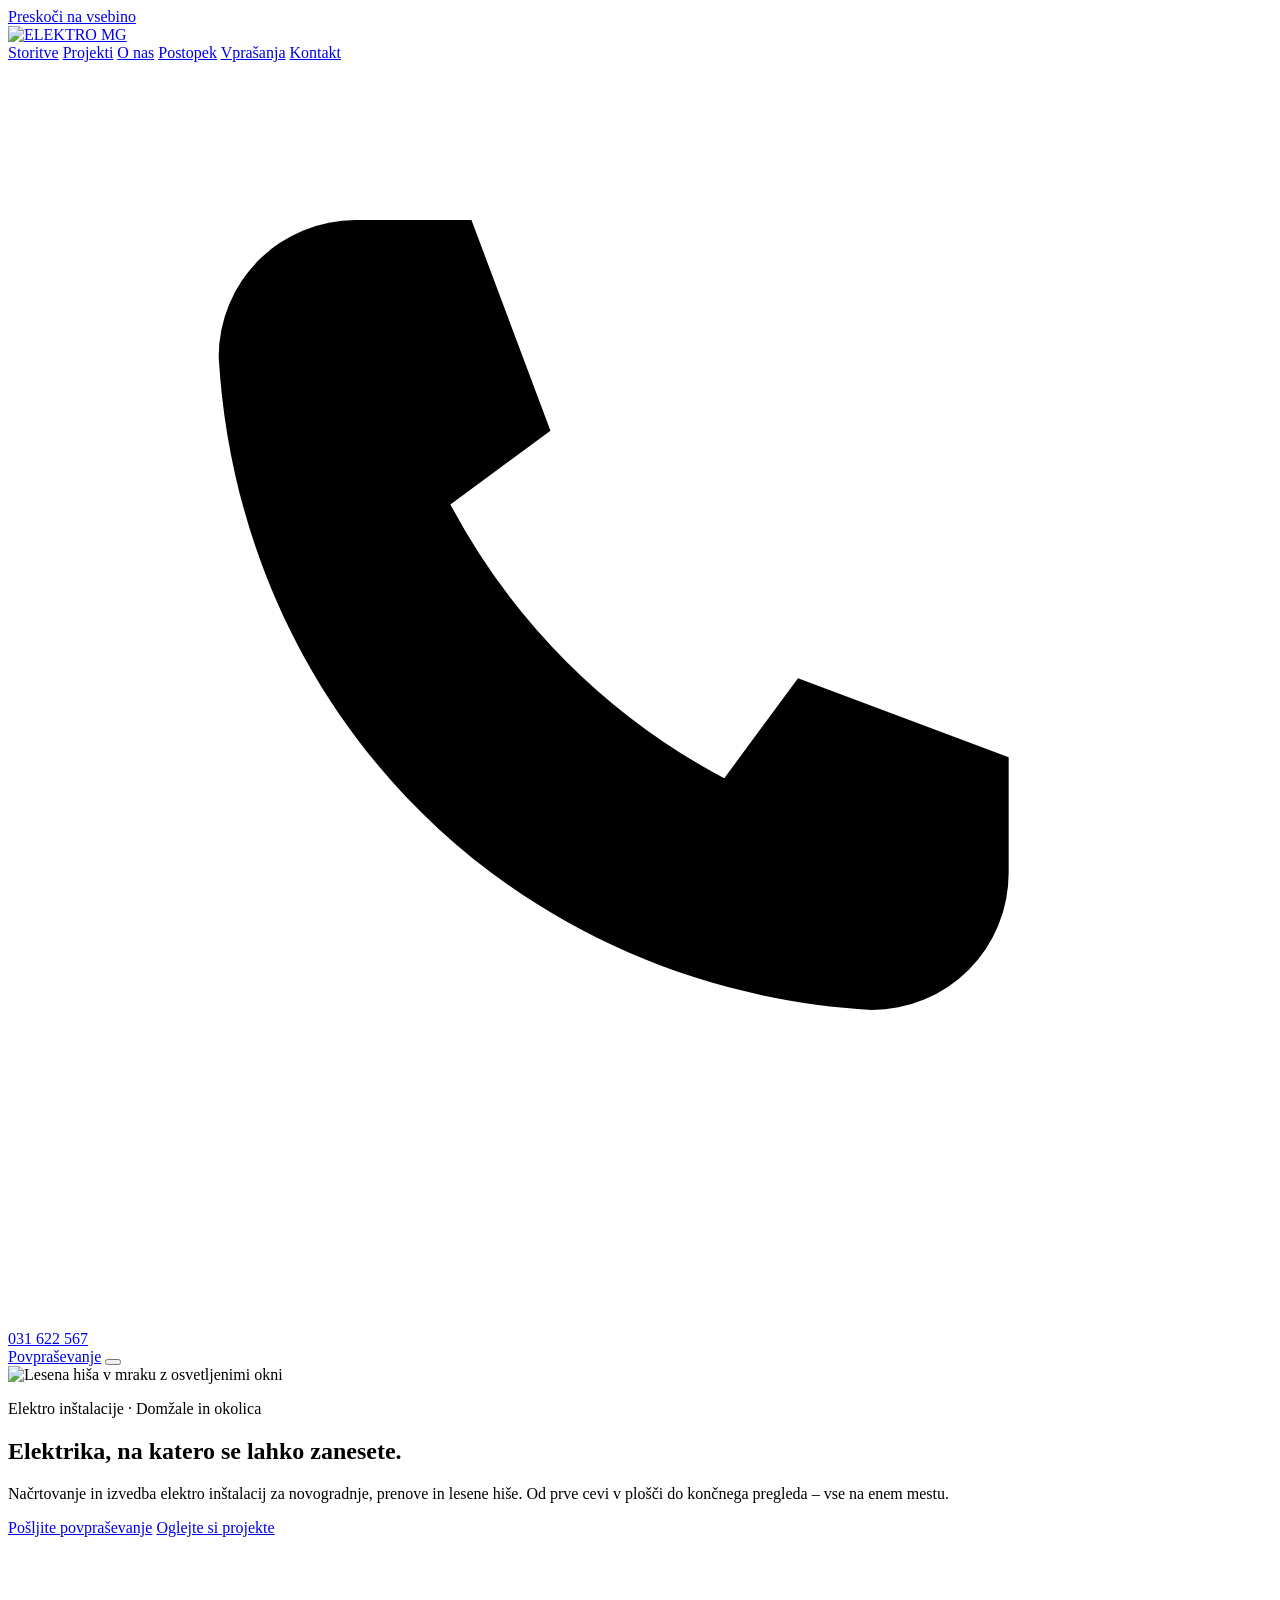
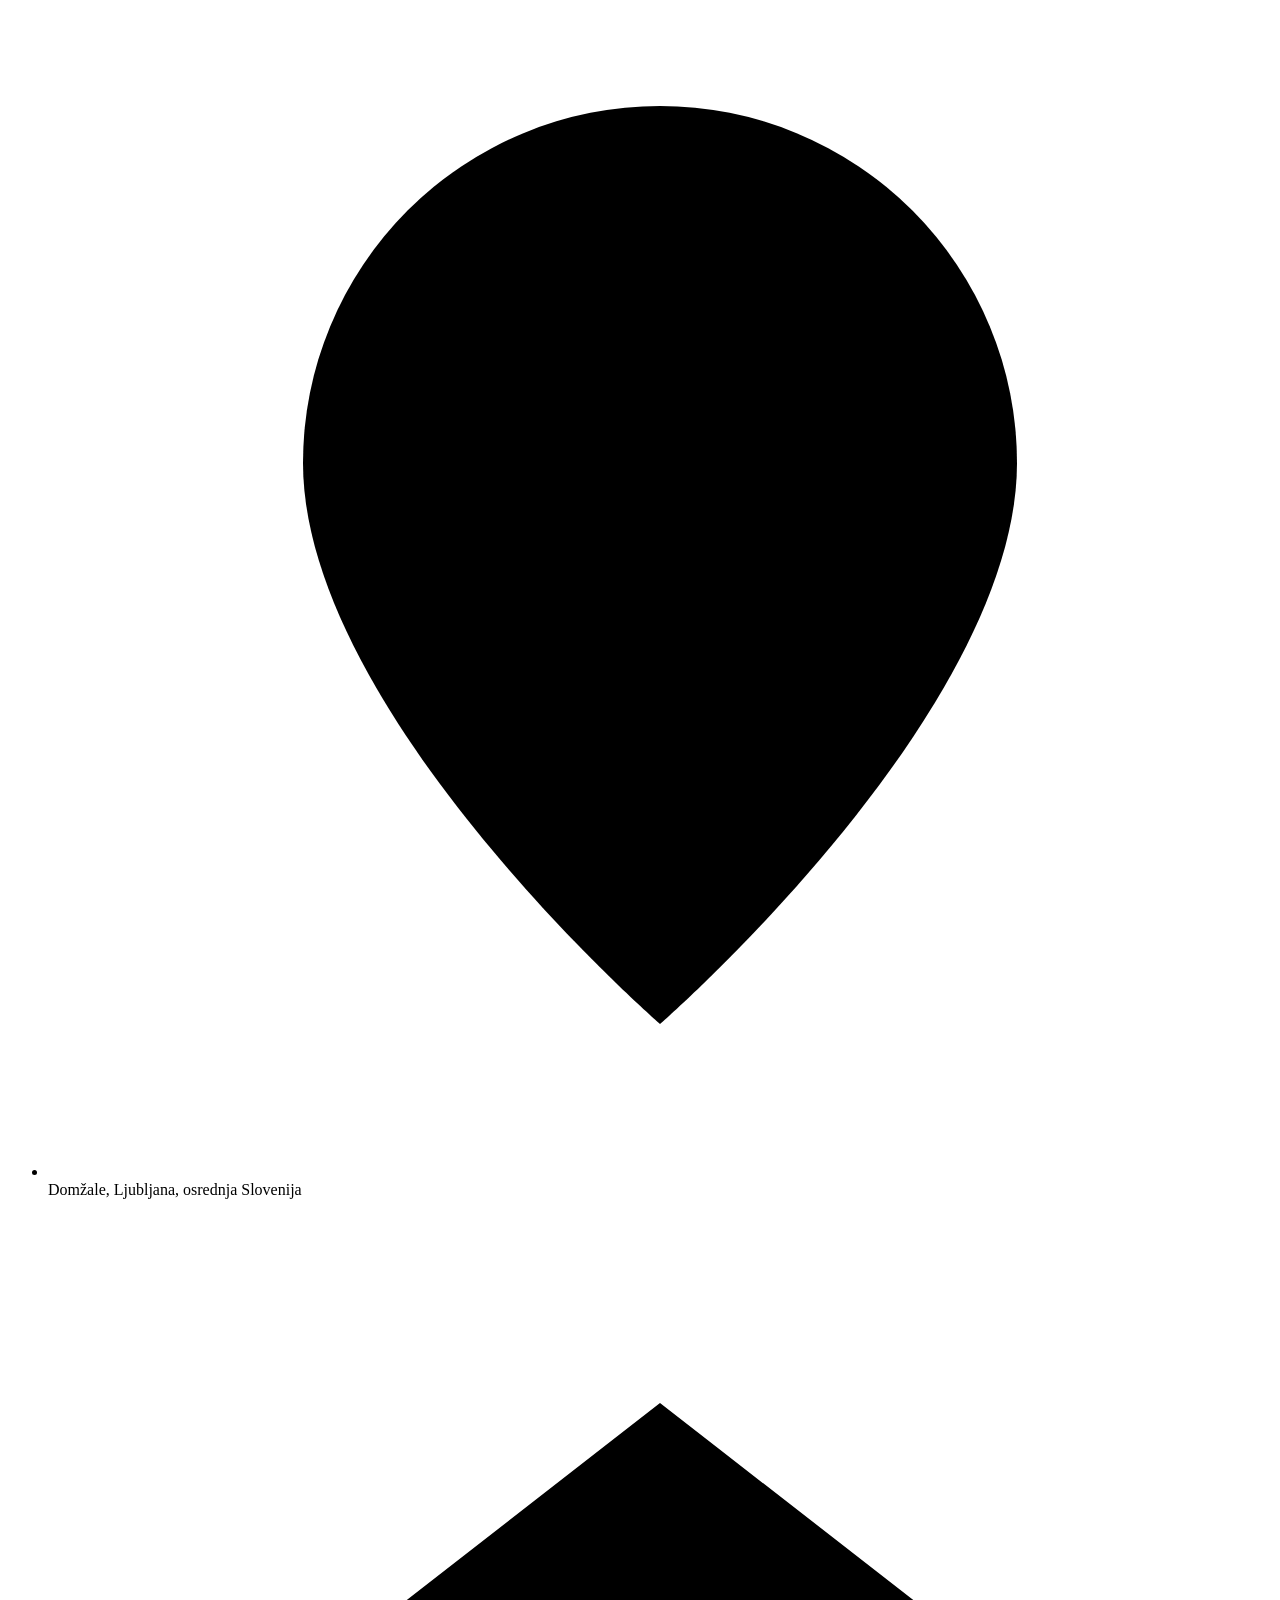
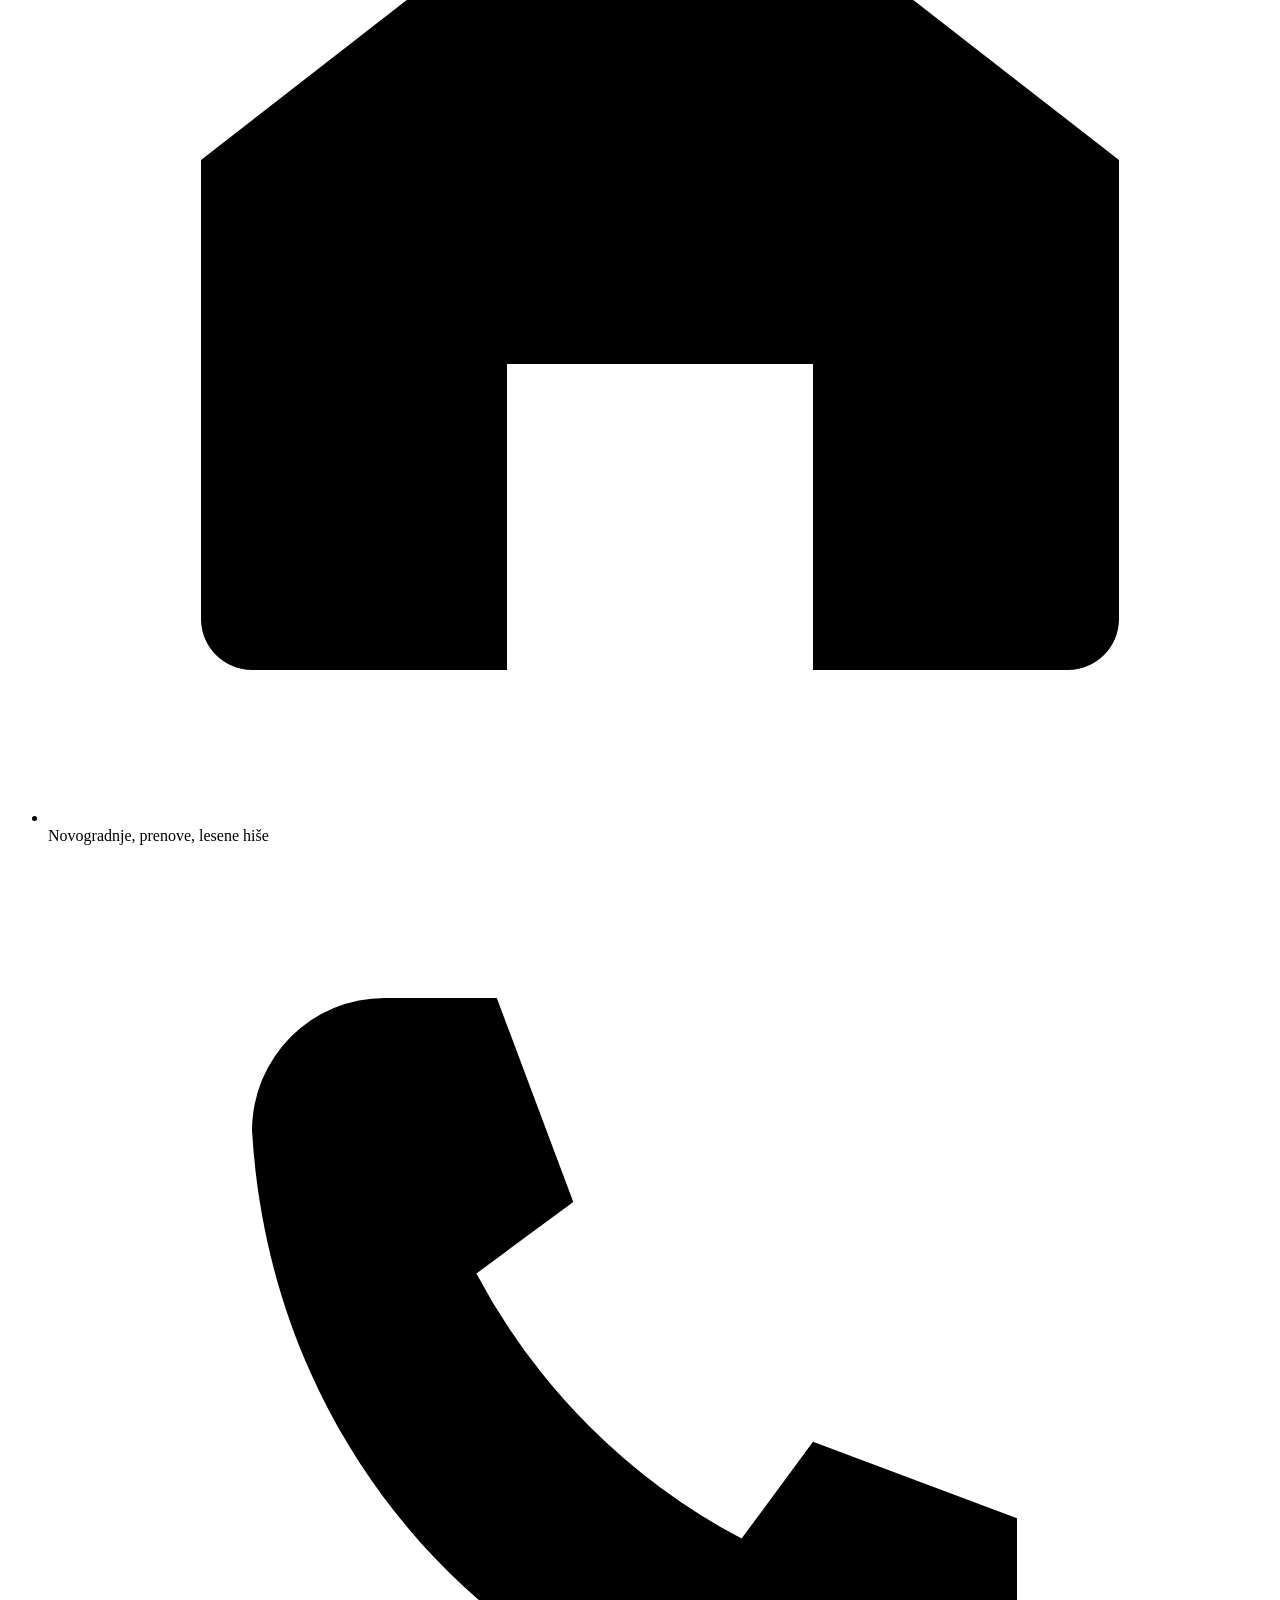
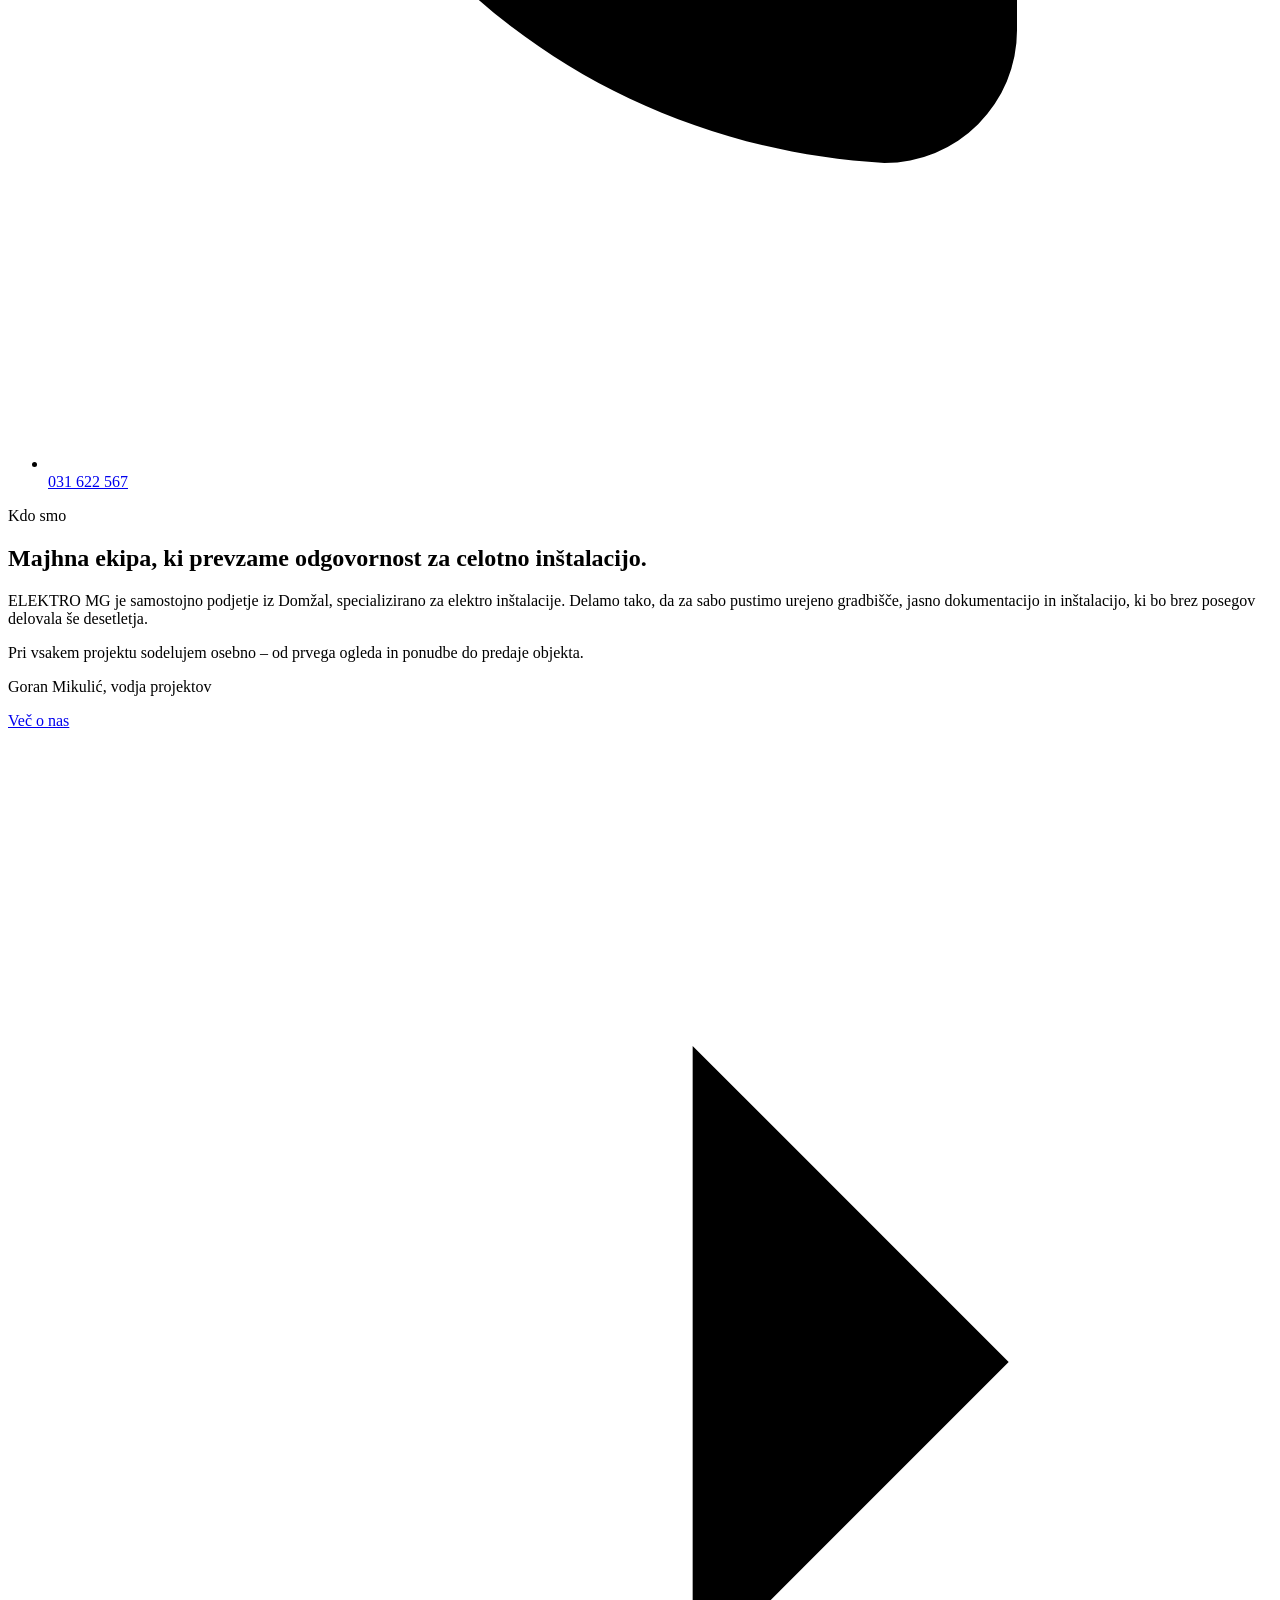
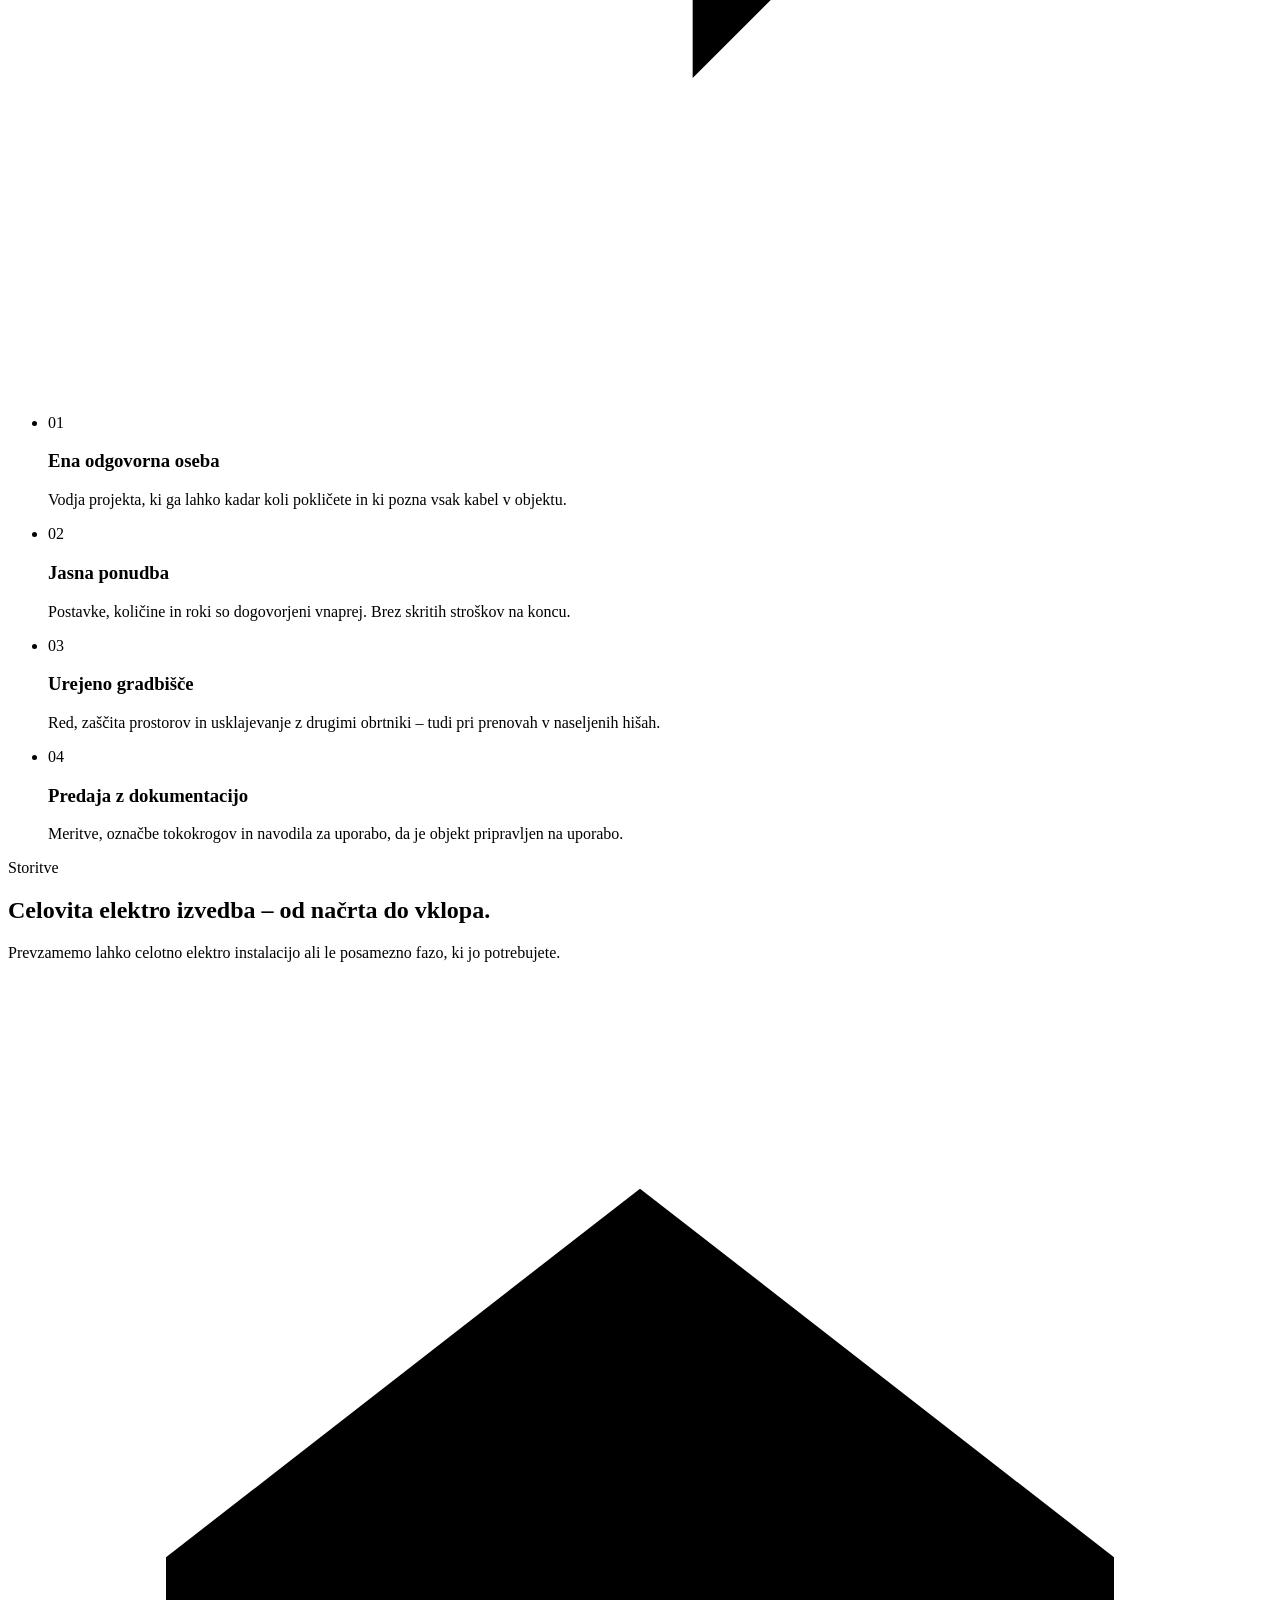
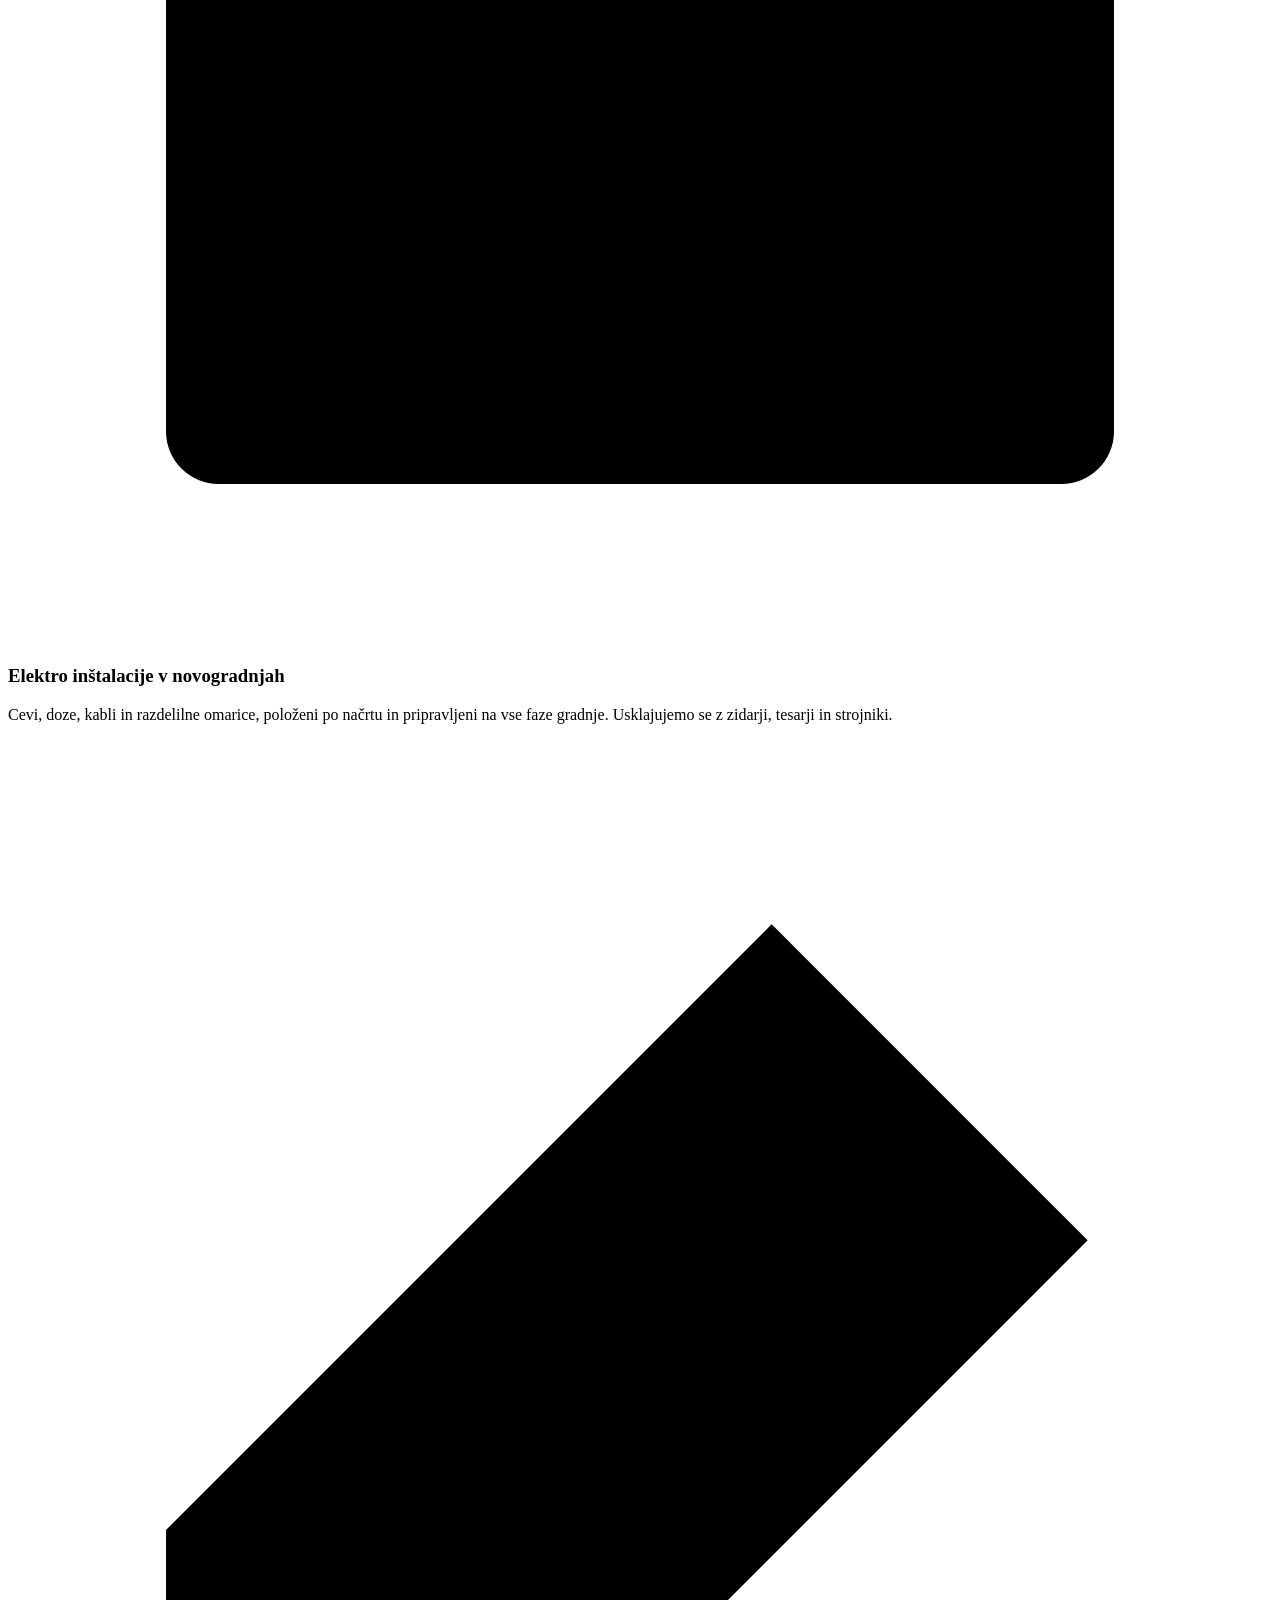
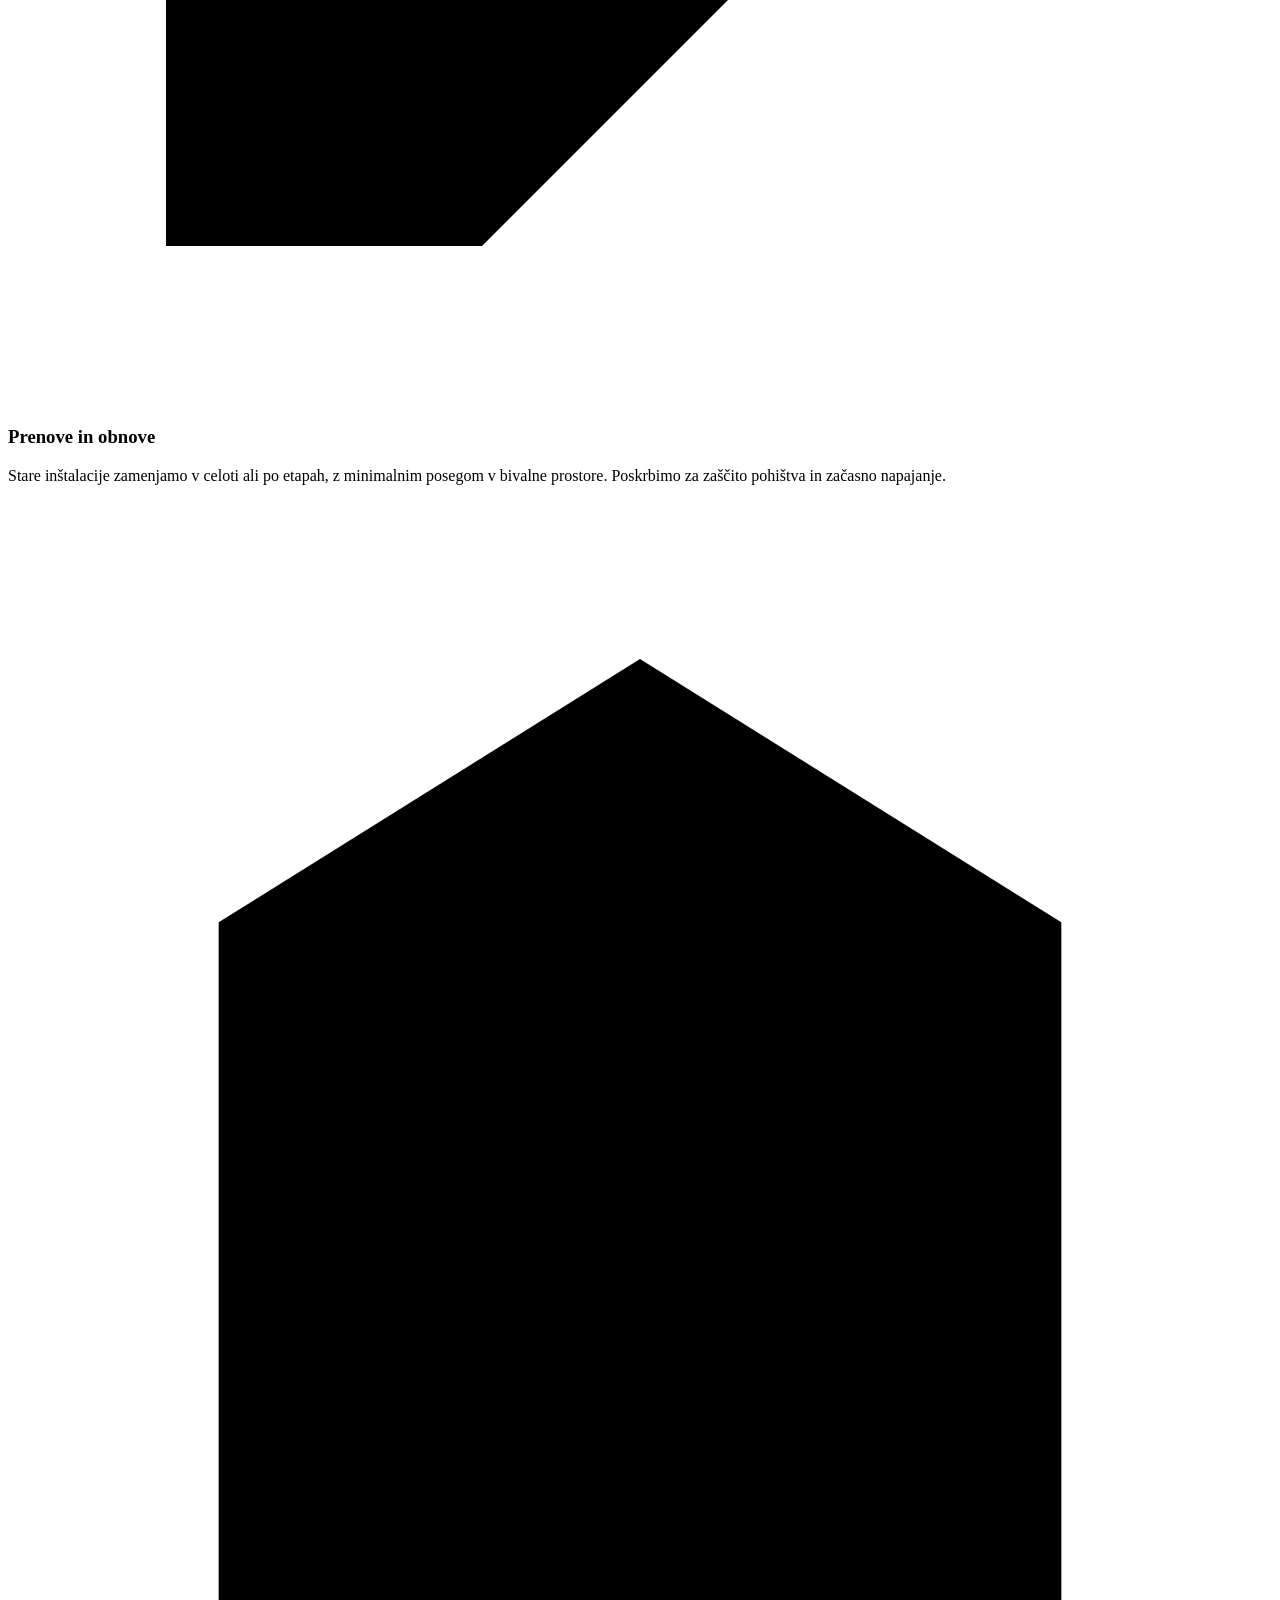
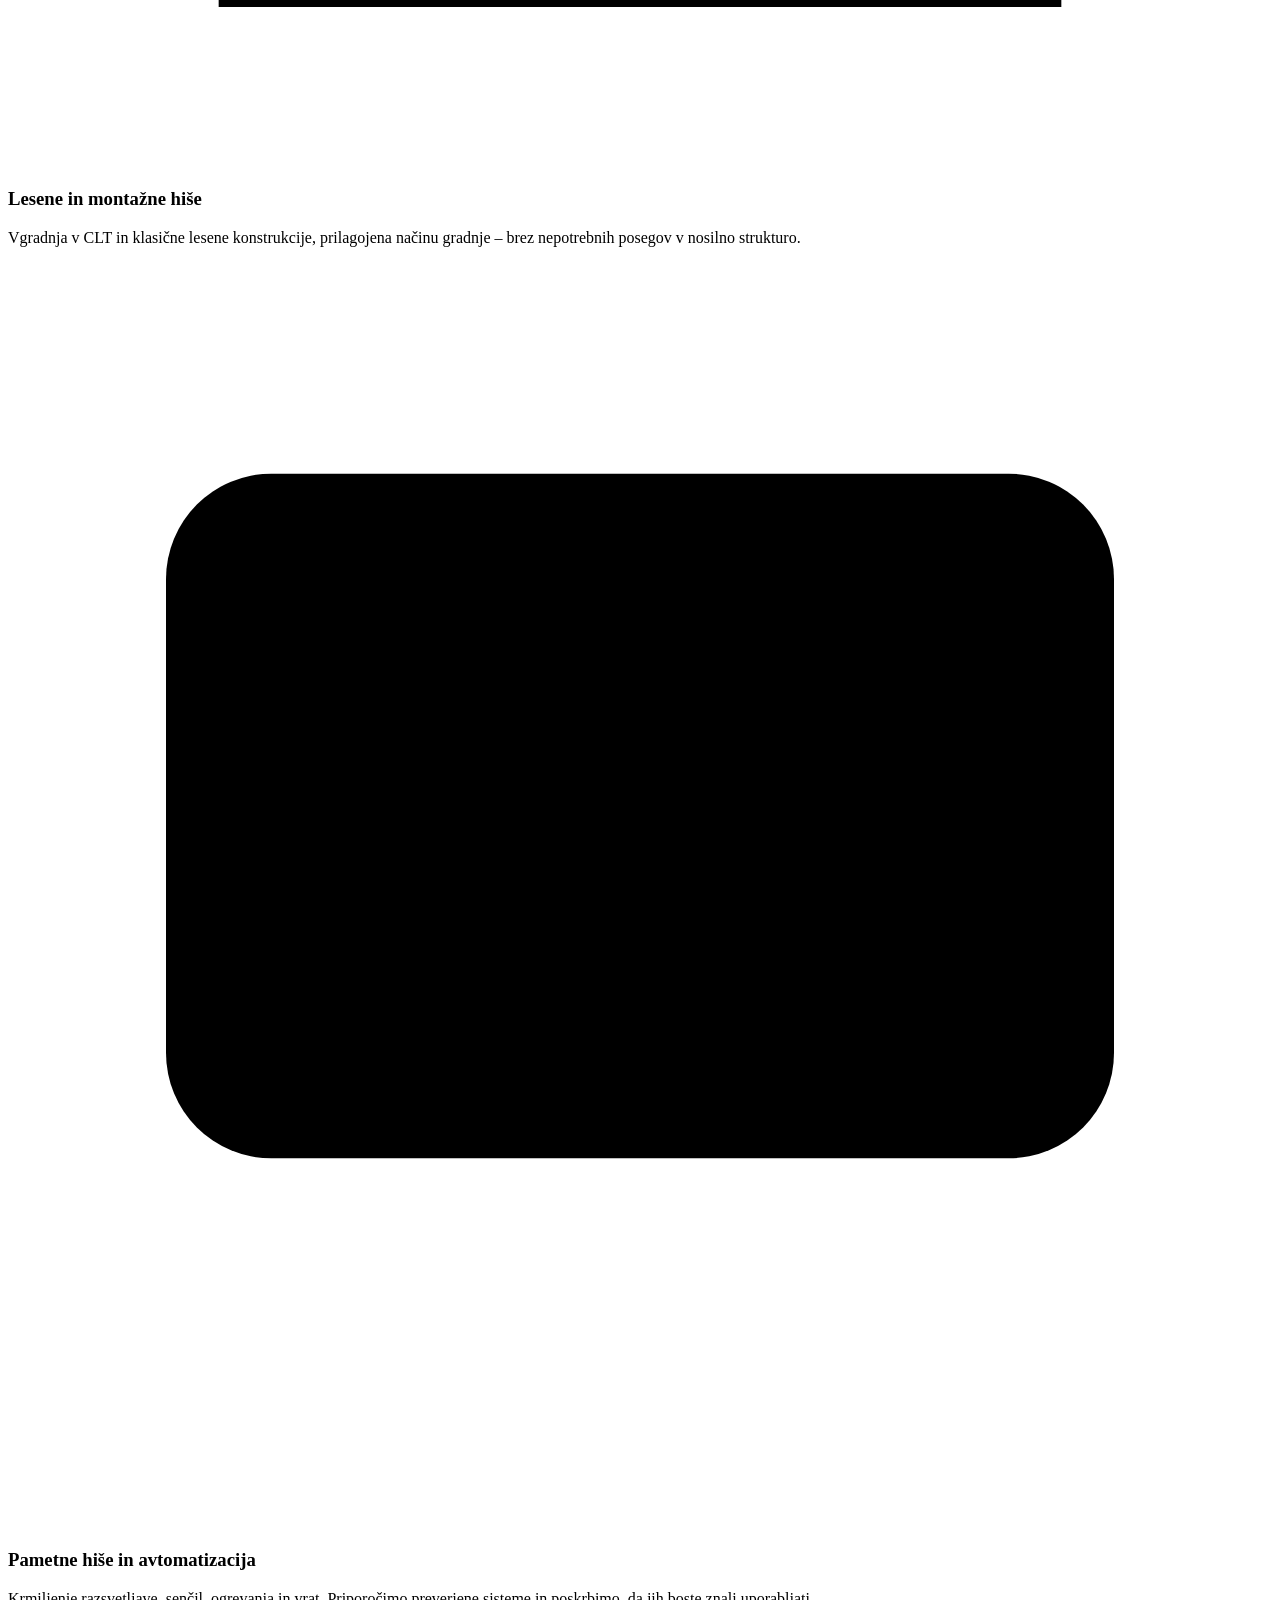
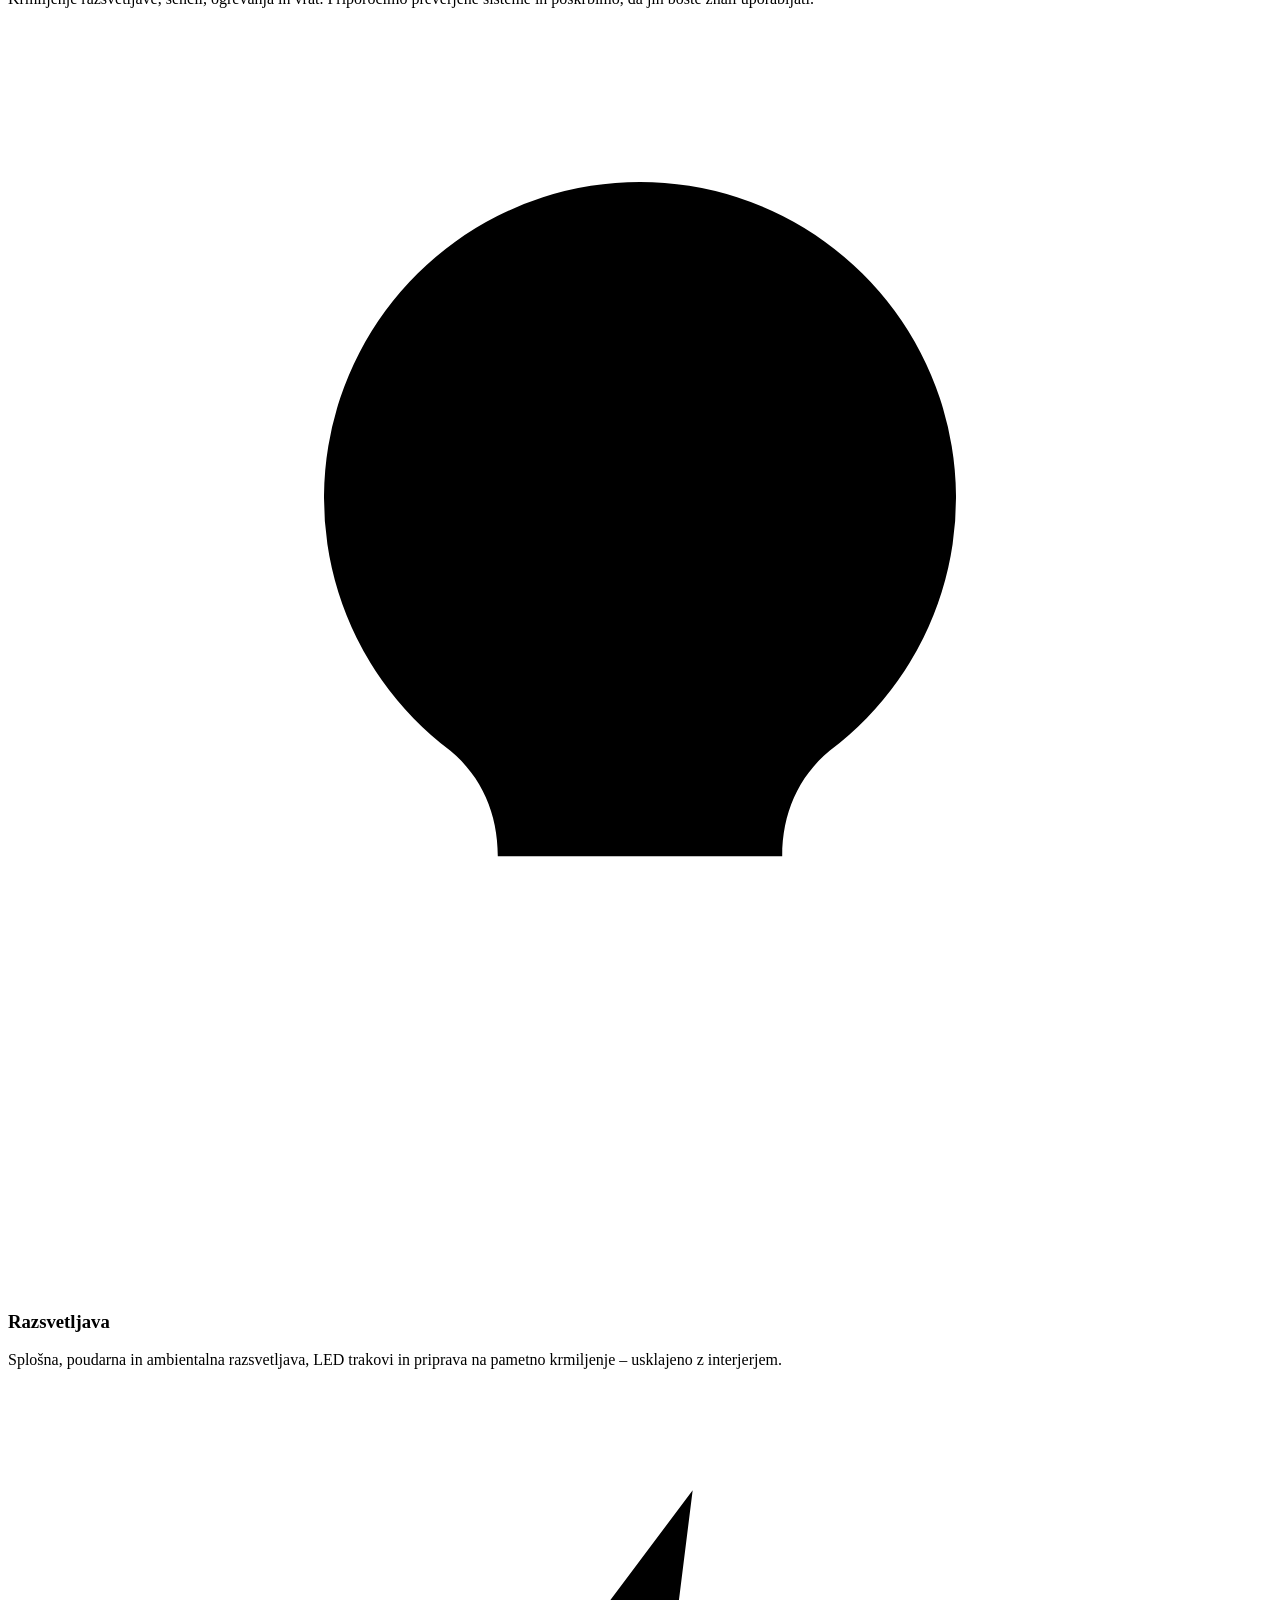
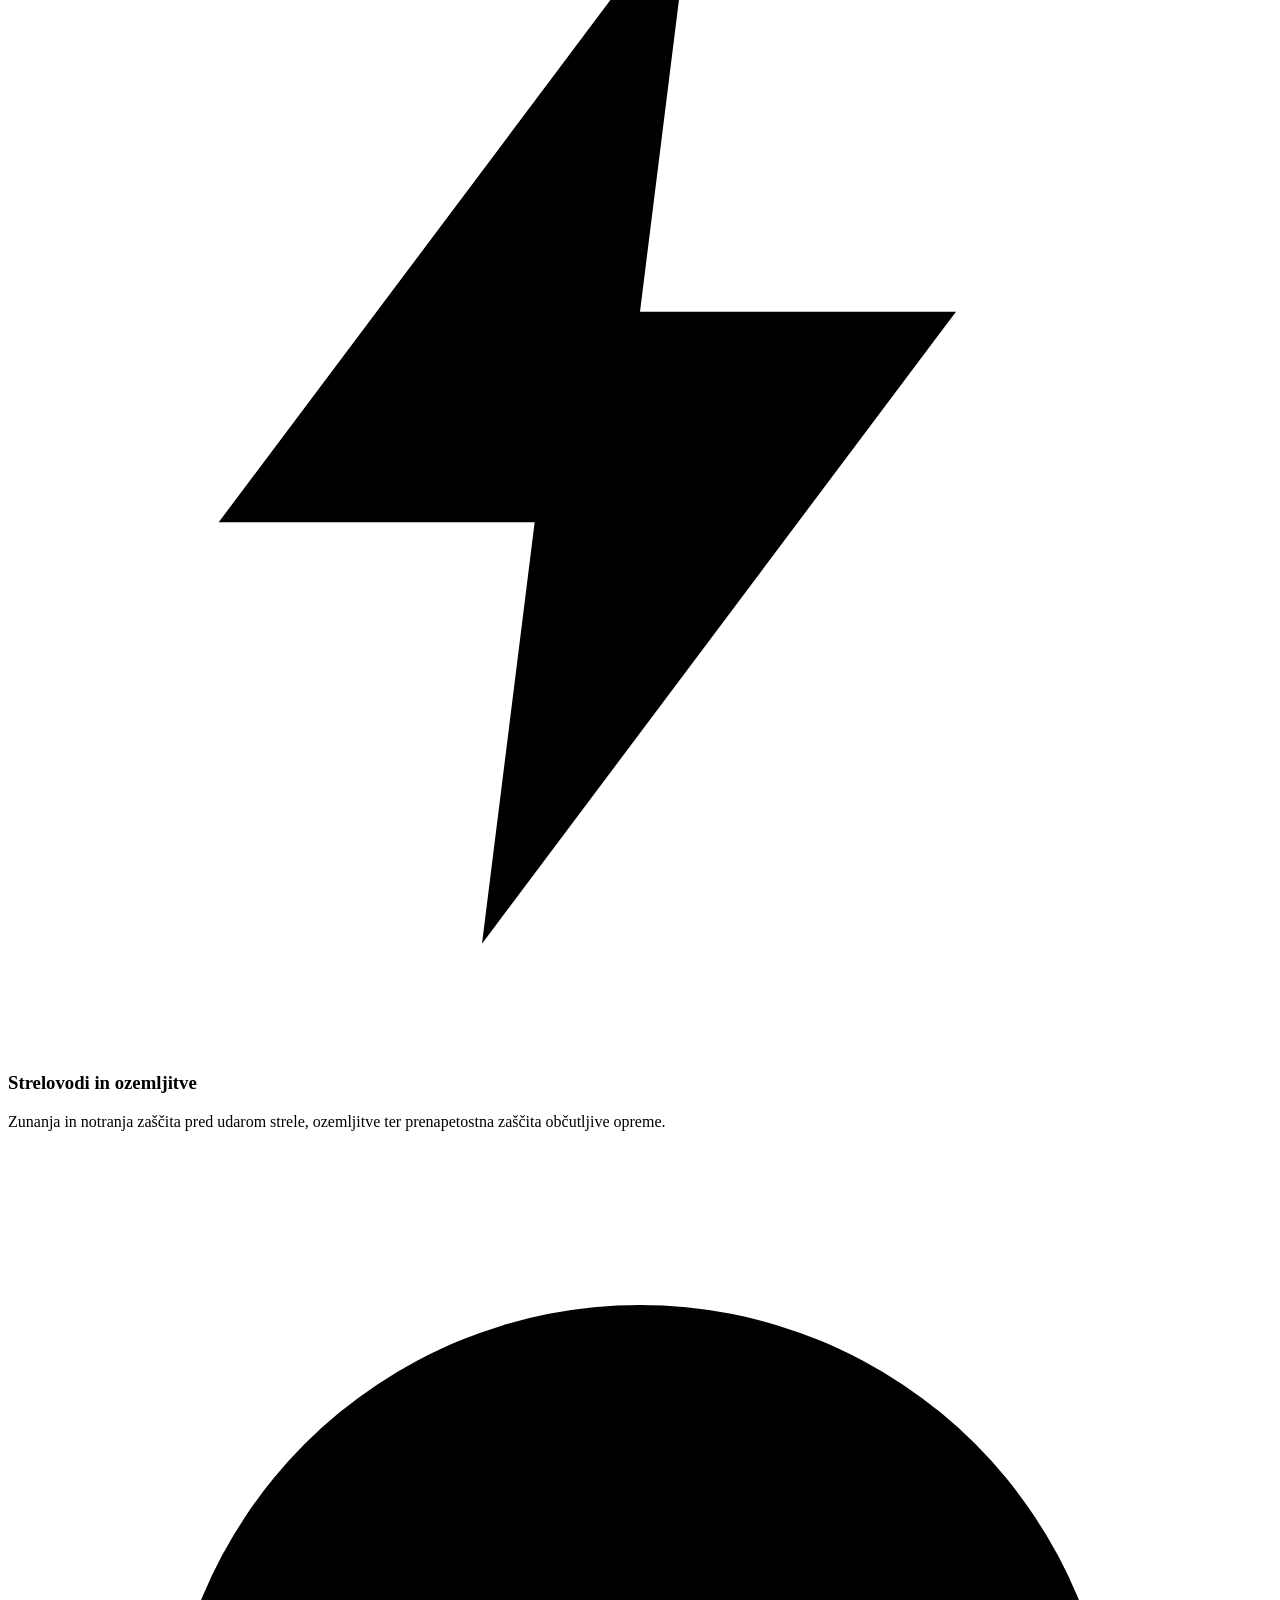
==== index.html @ 405bab60 "Add files via upload" ====
<!DOCTYPE html>
<html lang="sl">
<head>
  <meta charset="utf-8">
  <meta name="viewport" content="width=device-width, initial-scale=1">
  <title>ELEKTRO MG – elektro inštalacije, Goran Mikulić s.p. | Domžale</title>
  <meta name="description" content="Kakovostne elektro inštalacije v novogradnjah, prenovah in lesenih hišah. Domžale, Ljubljana in osrednja Slovenija. Več kot 15 let izkušenj. Pokličite 031 622 567.">
  <meta name="keywords" content="elektro inštalacije, električar Domžale, pametne hiše, strelovodi, meritve elektrike, obnova elektrike, Goran Mikulić">
  <link rel="canonical" href="https://www.elektro-mg.si/">
  <meta name="theme-color" content="#ee1e3a">
  <script>document.documentElement.classList.add('js');</script>
  <link rel="icon" href="assets/img/icon.png" type="image/png">
  <link rel="apple-touch-icon" href="assets/img/icon.png">

  <!-- Open Graph / Facebook -->
  <meta property="og:type" content="website">
  <meta property="og:url" content="https://www.elektro-mg.si/">
  <meta property="og:title" content="ELEKTRO MG – Kakovostne elektro inštalacije, Domžale">
  <meta property="og:description" content="Izvedba elektro inštalacij za novogradnje, prenove in lesene hiše. Domžale, Ljubljana in okolica.">
  <meta property="og:image" content="https://www.elektro-mg.si/assets/img/hero.jpg">
  <meta property="og:locale" content="sl_SI">

  <!-- Twitter -->
  <meta property="twitter:card" content="summary_large_image">
  <meta property="twitter:url" content="https://www.elektro-mg.si/">
  <meta property="twitter:title" content="ELEKTRO MG – Kakovostne elektro inštalacije, Domžale">
  <meta property="twitter:description" content="Izvedba elektro inštalacij za novogradnje, prenove in lesene hiše. Domžale, Ljubljana in okolica.">
  <meta property="twitter:image" content="https://www.elektro-mg.si/assets/img/hero.jpg">

  <link rel="preconnect" href="https://fonts.googleapis.com">
  <link rel="preconnect" href="https://fonts.gstatic.com" crossorigin>
  <link href="https://fonts.googleapis.com/css2?family=Inter:wght@400;500;600&family=Outfit:wght@500;600;700;800&display=swap" rel="stylesheet">
  <link rel="stylesheet" href="assets/css/style.css">

  <script type="application/ld+json">
  {
    "@context": "https://schema.org",
    "@type": "Electrician",
    "name": "ELEKTRO MG, Goran Mikulić s.p.",
    "description": "Elektro inštalacije v novogradnjah, prenovah in lesenih hišah. Strelovodi, ozemljitve, pametne hiše, meritve in servis.",
    "telephone": "+38631622567",
    "email": "mikulic.goran@gmail.com",
    "image": "assets/img/hero.jpg",
    "logo": "assets/img/logo.png",
    "address": {
      "@type": "PostalAddress",
      "streetAddress": "Ulica Matije Tomca 2",
      "postalCode": "1230",
      "addressLocality": "Domžale",
      "addressCountry": "SI"
    },
    "areaServed": ["Domžale", "Ljubljana", "Osrednja Slovenija"],
    "vatID": "SI58655859",
    "taxID": "58655859",
    "identifier": "8989354000"
  }
  </script>
</head>
<body>
  <a class="skip-link" href="#vsebina">Preskoči na vsebino</a>

  <header class="site-header" id="vrh">
    <div class="container header-inner">
      <a class="brand" href="#vrh" aria-label="ELEKTRO MG – domov">
        <img src="assets/img/logo.png" alt="ELEKTRO MG" width="245" height="78">
      </a>

      <nav class="main-nav" id="main-nav" aria-label="Glavna navigacija">
        <a href="#storitve">Storitve</a>
        <a href="#projekti">Projekti</a>
        <a href="#o-nas">O nas</a>
        <a href="#postopek">Postopek</a>
        <a href="#vprasanja">Vprašanja</a>
        <a href="#kontakt">Kontakt</a>
        <a class="nav-phone" href="tel:+38631622567">
          <svg viewBox="0 0 24 24" aria-hidden="true"><path d="M6.6 3h2.2l1.5 4-1.9 1.4a12.5 12.5 0 0 0 5.2 5.2L15 11.7l4 1.5v2.2A2.6 2.6 0 0 1 16.4 18C9.6 17.6 4.4 12.4 4 5.6A2.6 2.6 0 0 1 6.6 3Z"/></svg>
          031 622 567
        </a>
      </nav>

      <a class="btn btn-primary header-cta" href="#kontakt">Povpraševanje</a>

      <button class="nav-toggle" type="button" aria-expanded="false" aria-controls="main-nav" aria-label="Odpri meni">
        <span></span><span></span><span></span>
      </button>
    </div>
  </header>

  <main id="vsebina">

    <!-- HERO -->
    <section class="hero">
      <div class="hero-media">
        <img src="assets/img/hero.jpg" alt="Lesena hiša v mraku z osvetljenimi okni" width="1536" height="1025" fetchpriority="high">
      </div>
      <div class="container hero-inner">
        <p class="eyebrow eyebrow-light">Elektro inštalacije · Domžale in okolica</p>
        <h1>Elektrika, na katero se lahko zanesete.</h1>
        <p class="hero-lead">Načrtovanje in izvedba elektro inštalacij za novogradnje, prenove in lesene hiše. Od prve cevi v plošči do končnega pregleda – vse na enem mestu.</p>
        <div class="hero-actions">
          <a class="btn btn-primary btn-lg" href="#kontakt">Pošljite povpraševanje</a>
          <a class="btn btn-ghost btn-lg" href="#projekti">Oglejte si projekte</a>
        </div>
        <ul class="hero-facts">
          <li>
            <svg viewBox="0 0 24 24" aria-hidden="true"><path d="M12 21s7-6.1 7-11a7 7 0 1 0-14 0c0 4.9 7 11 7 11Z"/><circle cx="12" cy="10" r="2.5"/></svg>
            Domžale, Ljubljana, osrednja Slovenija
          </li>
          <li>
            <svg viewBox="0 0 24 24" aria-hidden="true"><path d="M3 11 12 4l9 7v9a1 1 0 0 1-1 1h-5v-6H9v6H4a1 1 0 0 1-1-1Z"/></svg>
            Novogradnje, prenove, lesene hiše
          </li>
          <li>
            <a href="tel:+38631622567">
              <svg viewBox="0 0 24 24" aria-hidden="true"><path d="M6.6 3h2.2l1.5 4-1.9 1.4a12.5 12.5 0 0 0 5.2 5.2L15 11.7l4 1.5v2.2A2.6 2.6 0 0 1 16.4 18C9.6 17.6 4.4 12.4 4 5.6A2.6 2.6 0 0 1 6.6 3Z"/></svg>
              031 622 567
            </a>
          </li>
        </ul>
      </div>
      <a class="hero-scroll" href="#storitve" aria-label="Pomakni se na storitve">
        <span></span>
      </a>
    </section>

    <!-- INTRO / PILLARS -->
    <section class="section intro">
      <div class="container">
        <div class="intro-grid">
          <div class="intro-copy reveal">
            <p class="eyebrow">Kdo smo</p>
            <h2>Majhna ekipa, ki prevzame odgovornost za celotno inštalacijo.</h2>
            <p>ELEKTRO MG je samostojno podjetje iz Domžal, specializirano za elektro inštalacije. Delamo tako, da za sabo pustimo urejeno gradbišče, jasno dokumentacijo in inštalacijo, ki bo brez posegov delovala še desetletja.</p>
            <p>Pri vsakem projektu sodelujem osebno – od prvega ogleda in ponudbe do predaje objekta.</p>
            <p class="signature">Goran Mikulić, vodja projektov</p>
            <a class="text-link" href="#o-nas">Več o nas
              <svg viewBox="0 0 24 24" aria-hidden="true"><path d="M5 12h14M13 6l6 6-6 6"/></svg>
            </a>
          </div>
          <ul class="pillars reveal">
            <li>
              <span class="pillar-num">01</span>
              <div>
                <h3>Ena odgovorna oseba</h3>
                <p>Vodja projekta, ki ga lahko kadar koli pokličete in ki pozna vsak kabel v objektu.</p>
              </div>
            </li>
            <li>
              <span class="pillar-num">02</span>
              <div>
                <h3>Jasna ponudba</h3>
                <p>Postavke, količine in roki so dogovorjeni vnaprej. Brez skritih stroškov na koncu.</p>
              </div>
            </li>
            <li>
              <span class="pillar-num">03</span>
              <div>
                <h3>Urejeno gradbišče</h3>
                <p>Red, zaščita prostorov in usklajevanje z drugimi obrtniki – tudi pri prenovah v naseljenih hišah.</p>
              </div>
            </li>
            <li>
              <span class="pillar-num">04</span>
              <div>
                <h3>Predaja z dokumentacijo</h3>
                <p>Meritve, označbe tokokrogov in navodila za uporabo, da je objekt pripravljen na uporabo.</p>
              </div>
            </li>
          </ul>
        </div>
      </div>
    </section>

    <!-- STORITVE -->
    <section class="section section-alt" id="storitve">
      <div class="container">
        <div class="section-head reveal">
          <div>
            <p class="eyebrow">Storitve</p>
            <h2>Celovita elektro izvedba – od načrta do vklopa.</h2>
          </div>
          <p class="section-lead">Prevzamemo lahko celotno elektro instalacijo ali le posamezno fazo, ki jo potrebujete.</p>
        </div>

        <div class="cards">
          <article class="card reveal">
            <span class="card-icon">
              <svg viewBox="0 0 24 24" aria-hidden="true"><path d="M3 11 12 4l9 7v9a1 1 0 0 1-1 1H4a1 1 0 0 1-1-1Z"/><path d="M9 21v-6h6v6"/></svg>
            </span>
            <h3>Elektro inštalacije v novogradnjah</h3>
            <p>Cevi, doze, kabli in razdelilne omarice, položeni po načrtu in pripravljeni na vse faze gradnje. Usklajujemo se z zidarji, tesarji in strojniki.</p>
          </article>

          <article class="card reveal">
            <span class="card-icon">
              <svg viewBox="0 0 24 24" aria-hidden="true"><path d="M14.5 3.5 20.5 9.5 9 21H3v-6Z"/><path d="m12 6 6 6"/><path d="M6 15l3 3"/></svg>
            </span>
            <h3>Prenove in obnove</h3>
            <p>Stare inštalacije zamenjamo v celoti ali po etapah, z minimalnim posegom v bivalne prostore. Poskrbimo za zaščito pohištva in začasno napajanje.</p>
          </article>

          <article class="card reveal">
            <span class="card-icon">
              <svg viewBox="0 0 24 24" aria-hidden="true"><path d="M4 21V8l8-5 8 5v13"/><path d="M4 13h16M4 17h16M8 21v-8M16 21v-8"/></svg>
            </span>
            <h3>Lesene in montažne hiše</h3>
            <p>Vgradnja v CLT in klasične lesene konstrukcije, prilagojena načinu gradnje – brez nepotrebnih posegov v nosilno strukturo.</p>
          </article>

          <article class="card reveal">
            <span class="card-icon">
              <svg viewBox="0 0 24 24" aria-hidden="true"><rect x="3" y="4" width="18" height="13" rx="2"/><path d="M8 21h8M12 17v4"/><path d="M8 11h2M14 11h2"/></svg>
            </span>
            <h3>Pametne hiše in avtomatizacija</h3>
            <p>Krmiljenje razsvetljave, senčil, ogrevanja in vrat. Priporočimo preverjene sisteme in poskrbimo, da jih boste znali uporabljati.</p>
          </article>

          <article class="card reveal">
            <span class="card-icon">
              <svg viewBox="0 0 24 24" aria-hidden="true"><path d="M9 18h6M10 21h4"/><path d="M12 3a6 6 0 0 0-3.6 10.8c.6.5.9 1.2.9 2h5.4c0-.8.3-1.5.9-2A6 6 0 0 0 12 3Z"/></svg>
            </span>
            <h3>Razsvetljava</h3>
            <p>Splošna, poudarna in ambientalna razsvetljava, LED trakovi in priprava na pametno krmiljenje – usklajeno z interjerjem.</p>
          </article>

          <article class="card reveal">
            <span class="card-icon">
              <svg viewBox="0 0 24 24" aria-hidden="true"><path d="M13 2 4 14h6l-1 8 9-12h-6Z"/></svg>
            </span>
            <h3>Strelovodi in ozemljitve</h3>
            <p>Zunanja in notranja zaščita pred udarom strele, ozemljitve ter prenapetostna zaščita občutljive opreme.</p>
          </article>

          <article class="card reveal">
            <span class="card-icon">
              <svg viewBox="0 0 24 24" aria-hidden="true"><circle cx="12" cy="12" r="9"/><path d="m8 12 3 3 5-6"/></svg>
            </span>
            <h3>Meritve in pregledi</h3>
            <p>Meritve inštalacij, pregledi pred uporabo in izdaja dokumentacije za objekt.</p>
          </article>

          <article class="card reveal">
            <span class="card-icon">
              <svg viewBox="0 0 24 24" aria-hidden="true"><path d="M14.7 6.3a4.5 4.5 0 0 0-6 6L3 18v3h3l5.7-5.7a4.5 4.5 0 0 0 6-6l-2.8 2.8-2.1-2.1Z"/></svg>
            </span>
            <h3>Servis in odprava napak</h3>
            <p>Iskanje napak, zamenjava okvarjenih elementov in nadgradnje obstoječih inštalacij.</p>
          </article>
        </div>
      </div>
    </section>

    <!-- PROJEKTI -->
    <section class="section" id="projekti">
      <div class="container">
        <div class="section-head reveal">
          <div>
            <p class="eyebrow">Projekti</p>
            <h2>Iz naših gradenj.</h2>
          </div>
          <p class="section-lead">Nekaj utrinkov z gradbišč in iz gotovih objektov. Kliknite sliko za povečavo.</p>
        </div>

        <div class="gallery" id="gallery">
          <button class="gallery-item gallery-item--tall" type="button" data-full="assets/img/projekt-01.jpg" data-caption="Stopnišče z vgrajeno linijsko razsvetljavo">
            <img src="assets/img/projekt-01.jpg" alt="Stopnišče z linijsko LED razsvetljavo ob ograji" loading="lazy" width="1200" height="1600">
            <span class="gallery-cap">Razsvetljava stopnišča</span>
          </button>
          <button class="gallery-item" type="button" data-full="assets/img/projekt-02.jpg" data-caption="Kuhinja s pripravo za vgradne aparate in osvetlitvijo delovne površine">
            <img src="assets/img/projekt-02.jpg" alt="Kuhinja z osvetlitvijo pod omaricami in vtičnicami" loading="lazy" width="1200" height="676">
            <span class="gallery-cap">Kuhinja – vtičnice in osvetlitev</span>
          </button>
          <button class="gallery-item" type="button" data-full="assets/img/projekt-03.jpg" data-caption="Priprava cevi v armirani betonski steni">
            <img src="assets/img/projekt-03.jpg" alt="Priprava elektro cevi v armirani betonski steni" loading="lazy" width="1200" height="676">
            <span class="gallery-cap">Cevi v armiranem betonu</span>
          </button>
          <button class="gallery-item gallery-item--tall" type="button" data-full="assets/img/projekt-04.jpg" data-caption="Cevi za elektro inštalacije položene v ploščo pred betoniranjem">
            <img src="assets/img/projekt-04.jpg" alt="Elektro cevi položene v armaturo plošče" loading="lazy" width="1200" height="1600">
            <span class="gallery-cap">Priprava plošče</span>
          </button>
          <button class="gallery-item gallery-item--tall" type="button" data-full="assets/img/projekt-05.jpg" data-caption="Vgradnja inštalacijskih cevi v leseno konstrukcijo">
            <img src="assets/img/projekt-05.jpg" alt="Elektro cevi vgrajene v leseno steno" loading="lazy" width="902" height="1600">
            <span class="gallery-cap">Lesena gradnja</span>
          </button>
          <button class="gallery-item gallery-item--tall" type="button" data-full="assets/img/projekt-06.jpg" data-caption="Ozemljitev kovinske ograje">
            <img src="assets/img/projekt-06.jpg" alt="Ozemljitev kovinske ograje z bakrenim vodnikom" loading="lazy" width="902" height="1600">
            <span class="gallery-cap">Ozemljitev ograje</span>
          </button>
          <button class="gallery-item gallery-item--tall" type="button" data-full="assets/img/projekt-07.jpg" data-caption="Polaganje cevi v temeljno ploščo novogradnje">
            <img src="assets/img/projekt-07.jpg" alt="Elektro cevi v temeljni plošči novogradnje" loading="lazy" width="902" height="1600">
            <span class="gallery-cap">Temeljna plošča</span>
          </button>
          <button class="gallery-item" type="button" data-full="assets/img/projekt-08.jpg" data-caption="Prenova inštalacij v obstoječem stanovanju">
            <img src="assets/img/projekt-08.jpg" alt="Prenova elektro inštalacij v stanovanju" loading="lazy" width="1200" height="676">
            <span class="gallery-cap">Prenova stanovanja</span>
          </button>
          <button class="gallery-item" type="button" data-full="assets/img/projekt-09.jpg" data-caption="Prenova kopalnice – priprava za svetila in vtičnice">
            <img src="assets/img/projekt-09.jpg" alt="Priprava inštalacij v kopalnici med prenovo" loading="lazy" width="1200" height="676">
            <span class="gallery-cap">Kopalnica – prenova</span>
          </button>
          <button class="gallery-item" type="button" data-full="assets/img/projekt-10.jpg" data-caption="Priprava za svetila v lesenem stropu">
            <img src="assets/img/projekt-10.jpg" alt="Izrezi za svetila v lesenem stropu" loading="lazy" width="1200" height="676">
            <span class="gallery-cap">Lesen strop</span>
          </button>
          <button class="gallery-item" type="button" data-full="assets/img/projekt-11.jpg" data-caption="Priprava vtičnic in doz v opečnatem zidu">
            <img src="assets/img/projekt-11.jpg" alt="Elektro doze in cevi vgrajene v opečnati zid" loading="lazy" width="1200" height="676">
            <span class="gallery-cap">Priprava vtičnic</span>
          </button>
        </div>
      </div>
    </section>

    <!-- O NAS -->
    <section class="section section-alt" id="o-nas">
      <div class="container">
        <div class="about-grid">
          <div class="about-media reveal">
            <img src="assets/img/about.jpg" alt="Odprta elektro omarica z nameščenimi odklopniki" loading="lazy" width="1400" height="933">
            <div class="about-badge">
              <strong>MG</strong>
              <span>Goran Mikulić s.p.</span>
            </div>
          </div>
          <div class="about-copy reveal">
            <p class="eyebrow">O nas</p>
            <h2>Elektro inštalacije iz Domžal, za domove po vsej osrednji Sloveniji.</h2>
            <p>ELEKTRO MG, Goran Mikulić s.p., je majhno podjetje, ki se ukvarja izključno z elektro inštalacijami. To pomeni, da na gradbišče ne prihajamo »spotoma« – vsak projekt ima svoj terminski plan, svojega odgovornega izvajalca in jasno dogovorjene faze.</p>
            <p>Najraje delamo z ljudmi, ki gradijo ali prenavljajo svoj dom in želijo vedeti, kaj se bo zgodilo ter kdaj. Zato so komunikacija, red in dokumentacija enako pomembni kot sama izvedba.</p>
            <ul class="check-list">
              <li>Osebni ogled in svetovanje pred ponudbo</li>
              <li>Izvedba po veljavnih predpisih in načrtih</li>
              <li>Usklajevanje z drugimi obrtniki na objektu</li>
              <li>Meritve in predaja z dokumentacijo</li>
            </ul>
            <a class="btn btn-dark" href="#kontakt">Dogovorite se za ogled</a>
          </div>
        </div>
      </div>
    </section>

    <!-- POSTOPEK -->
    <section class="section" id="postopek">
      <div class="container">
        <div class="section-head reveal">
          <div>
            <p class="eyebrow">Postopek</p>
            <h2>Od prvega klica do predaje.</h2>
          </div>
          <p class="section-lead">Štirje koraki, ki jih pozna vsak projekt – ne glede na to, ali gre za hišo ali eno sobo.</p>
        </div>

        <ol class="steps">
          <li class="step reveal">
            <span class="step-num">1</span>
            <h3>Pogovor in ogled</h3>
            <p>Poveste nam, kaj načrtujete. Oglasimo se na objektu ali pregledamo načrte in predlagamo rešitve.</p>
          </li>
          <li class="step reveal">
            <span class="step-num">2</span>
            <h3>Ponudba in terminski plan</h3>
            <p>Prejmete razčlenjeno ponudbo s količinami, materialom in roki. Vse je dogovorjeno pred začetkom.</p>
          </li>
          <li class="step reveal">
            <span class="step-num">3</span>
            <h3>Izvedba</h3>
            <p>Delo poteka po fazah in v dogovorjenem ritmu z ostalimi obrtniki. Gradbišče po vsakem dnevu pustimo urejeno.</p>
          </li>
          <li class="step reveal">
            <span class="step-num">4</span>
            <h3>Predaja in dokumentacija</h3>
            <p>Pregled, meritve, označeni tokokrogi in navodila. Objekt je pripravljen na uporabo.</p>
          </li>
        </ol>
      </div>
    </section>

    <!-- CTA BAND -->
    <section class="cta-band">
      <div class="cta-media">
        <img src="assets/img/cta.jpg" alt="" loading="lazy" width="1600" height="1067">
      </div>
      <div class="container cta-inner reveal">
        <p class="eyebrow eyebrow-light">Načrtujete gradnjo ali prenovo?</p>
        <h2>Povejte nam, kaj potrebujete. Ponudbo pripravimo brez obveznosti.</h2>
        <div class="cta-actions">
          <a class="btn btn-primary btn-lg" href="tel:+38631622567">031 622 567</a>
          <a class="btn btn-ghost btn-lg" href="mailto:mikulic.goran@gmail.com">mikulic.goran@gmail.com</a>
        </div>
      </div>
    </section>

    <!-- FAQ -->
    <section class="section section-alt" id="vprasanja">
      <div class="container faq-grid">
        <div class="reveal">
          <p class="eyebrow">Vprašanja</p>
          <h2>Pogosta vprašanja.</h2>
          <p class="section-lead">Če vašega vprašanja ni na seznamu, nas preprosto pokličite.</p>
        </div>
        <div class="faq reveal">
          <details>
            <summary>Ali pripravite ponudbo pred začetkom del?</summary>
            <p>Da. Po ogledu objekta in pregledu načrtov pripravimo razčlenjeno ponudbo s postavkami, materialom in okvirnimi roki. Ponudba je brezplačna in brez obveznosti.</p>
          </details>
          <details>
            <summary>Delate tudi v hišah, ki so že vseljene?</summary>
            <p>Da. Prenove izvajamo etapno, prostore zaščitimo, po potrebi pa poskrbimo tudi za začasno napajanje, da lahko v hiši normalno funkcionirate med deli.</p>
          </details>
          <details>
            <summary>Ali izvajate meritve in izdajo dokumentacijo?</summary>
            <p>Da. Ob zaključku del izvedemo meritve in pripravimo dokumentacijo ter označimo tokokroge v razdelilni omarici.</p>
          </details>
          <details>
            <summary>Na katerem območju delate?</summary>
            <p>Delujemo iz Domžal in pokrivamo Ljubljano z okolico ter osrednjo Slovenijo. Za večje projekte se dogovorimo tudi širše.</p>
          </details>
          <details>
            <summary>Ali sodelujete z arhitekti in drugimi obrtniki?</summary>
            <p>Da. Redno sodelujemo z arhitekti, projektanti in izvajalci drugih strok, da se faze gradnje pravilno prepletejo in ni nepotrebnih zastojev.</p>
          </details>
        </div>
      </div>
    </section>

    <!-- KONTAKT -->
    <section class="section" id="kontakt">
      <div class="container">
        <div class="section-head reveal">
          <div>
            <p class="eyebrow">Kontakt</p>
            <h2>Pogovorimo se o vašem projektu.</h2>
          </div>
          <p class="section-lead">Najhitreje se dogovorimo po telefonu. Lahko pa nam pustite sporočilo in vas pokličemo nazaj.</p>
        </div>

        <div class="contact-grid">
          <div class="contact-info reveal">
            <ul class="contact-list">
              <li>
                <span class="contact-icon">
                  <svg viewBox="0 0 24 24" aria-hidden="true"><path d="M6.6 3h2.2l1.5 4-1.9 1.4a12.5 12.5 0 0 0 5.2 5.2L15 11.7l4 1.5v2.2A2.6 2.6 0 0 1 16.4 18C9.6 17.6 4.4 12.4 4 5.6A2.6 2.6 0 0 1 6.6 3Z"/></svg>
                </span>
                <div>
                  <span class="contact-label">Telefon</span>
                  <a href="tel:+38631622567">031 622 567</a>
                </div>
              </li>
              <li>
                <span class="contact-icon">
                  <svg viewBox="0 0 24 24" aria-hidden="true"><rect x="3" y="5" width="18" height="14" rx="2"/><path d="m3 7 9 6 9-6"/></svg>
                </span>
                <div>
                  <span class="contact-label">E-pošta</span>
                  <a href="mailto:mikulic.goran@gmail.com">mikulic.goran@gmail.com</a>
                </div>
              </li>
              <li>
                <span class="contact-icon">
                  <svg viewBox="0 0 24 24" aria-hidden="true"><path d="M12 21s7-6.1 7-11a7 7 0 1 0-14 0c0 4.9 7 11 7 11Z"/><circle cx="12" cy="10" r="2.5"/></svg>
                </span>
                <div>
                  <span class="contact-label">Naslov</span>
                  <a href="https://maps.google.com/?q=Ulica+Matije+Tomca+2,+1230+Dom%C5%BEale" target="_blank" rel="noopener">Ulica Matije Tomca 2, 1230 Domžale</a>
                </div>
              </li>
              <li>
                <span class="contact-icon">
                  <svg viewBox="0 0 24 24" aria-hidden="true"><rect x="3" y="7" width="18" height="13" rx="2"/><path d="M8 7V5a2 2 0 0 1 2-2h4a2 2 0 0 1 2 2v2"/></svg>
                </span>
                <div>
                  <span class="contact-label">Podjetje</span>
                  <p>ELEKTRO MG, Goran Mikulić s.p.<br>Davčna št.: SI58655859</p>
                </div>
              </li>
            </ul>

            <div class="contact-note">
              <strong>Ste v sredini gradnje?</strong>
              <p>Priložite tloris ali fotografijo razdelilne omarice – tako lahko ponudbo pripravimo hitreje.</p>
            </div>
          </div>

          <form class="contact-form reveal" id="contact-form" action="mailto:mikulic.goran@gmail.com" method="post" enctype="text/plain" novalidate>
            <div class="field-row">
              <label class="field">
                <span>Ime in priimek *</span>
                <input type="text" name="ime" autocomplete="name" required>
              </label>
              <label class="field">
                <span>Telefon</span>
                <input type="tel" name="telefon" autocomplete="tel" inputmode="tel">
              </label>
            </div>
            <label class="field">
              <span>E-pošta *</span>
              <input type="email" name="eposta" autocomplete="email" required>
            </label>
            <label class="field">
              <span>Vrsta projekta</span>
              <select name="projekt">
                <option value="">Izberite …</option>
                <option>Novogradnja</option>
                <option>Prenova stanovanja ali hiše</option>
                <option>Lesena ali montažna hiša</option>
                <option>Pametna hiša / avtomatizacija</option>
                <option>Strelovodi in ozemljitve</option>
                <option>Meritve, pregledi, servis</option>
                <option>Drugo</option>
              </select>
            </label>
            <label class="field">
              <span>Sporočilo *</span>
              <textarea name="sporocilo" rows="5" required placeholder="Kratek opis objekta, faza gradnje in kaj potrebujete."></textarea>
            </label>
            <label class="check">
              <input type="checkbox" name="soglasje" required>
              <span>Strinjam se, da se moji podatki uporabijo izključno za odgovor na to povpraševanje.</span>
            </label>
            <button class="btn btn-primary btn-lg btn-block" type="submit">Pošlji povpraševanje</button>
            <p class="form-hint">S klikom se odpre vaš e-poštni program z izpolnjenim sporočilom. Podatkov ne shranjujemo.</p>
            <p class="form-status" id="form-status" role="status" aria-live="polite"></p>
          </form>
        </div>

        <div class="map-wrap reveal">
          <iframe
            title="Lokacija ELEKTRO MG na Google zemljevidu"
            src="https://www.google.com/maps/embed?pb=!1m18!1m12!1m3!1d2764.120539316527!2d14.593398112265017!3d46.140722087413645!2m3!1f0!2f0!3f0!3m2!1i1024!2i768!4f13.1!3m3!1m2!1s0x476535535baa6c17%3A0x8bc6967c50945421!2sELEKTRO%20MG%2C%20Goran%20Mikuli%C4%87%20s.p.!5e0!3m2!1ssl!2ssi!4v1732651475727!5m2!1ssl!2ssi"
            width="100%" height="420" style="border:0" loading="lazy" referrerpolicy="no-referrer-when-downgrade" allowfullscreen></iframe>
          <a class="map-link" href="https://www.google.com/maps/place/ELEKTRO+MG,+Goran+Mikuli%C4%87+s.p./@46.1407529,14.592426,16.71z/data=!4m6!3m5!1s0x476535535baa6c17:0x8bc6967c50945421!8m2!3d46.1407184!4d14.5955868!16s%2Fg%2F11rvbl12vf" target="_blank" rel="noopener">Odpri v Google Maps ↗</a>
        </div>
      </div>
    </section>
  </main>

  <footer class="site-footer">
    <div class="container footer-grid">
      <div class="footer-brand">
        <img src="assets/img/logo.png" alt="ELEKTRO MG" width="245" height="78">
        <p>Elektro inštalacije za novogradnje, prenove in lesene hiše. Domžale in osrednja Slovenija.</p>
      </div>
      <div class="footer-col">
        <h3>Storitve</h3>
        <a href="#storitve">Novogradnje</a>
        <a href="#storitve">Prenove</a>
        <a href="#storitve">Pametne hiše</a>
        <a href="#storitve">Strelovodi in ozemljitve</a>
      </div>
      <div class="footer-col">
        <h3>Kontakt</h3>
        <a href="tel:+38631622567">031 622 567</a>
        <a href="mailto:mikulic.goran@gmail.com">mikulic.goran@gmail.com</a>
        <p>Ulica Matije Tomca 2<br>1230 Domžale</p>
      </div>
      <div class="footer-col">
        <h3>Podatki</h3>
        <p>ELEKTRO MG<br>Goran Mikulić s.p.</p>
        <p>Davčna št.: SI58655859<br>Matična št.: 8989354000</p>
      </div>
    </div>
    <div class="container footer-bottom">
      <p>© <span id="year">2026</span> ELEKTRO MG, Goran Mikulić s.p. Vse pravice pridržane.</p>
      <a href="#vrh">Na vrh ↑</a>
    </div>
  </footer>

  <!-- LIGHTBOX -->
  <div class="lightbox" id="lightbox" role="dialog" aria-modal="true" aria-label="Povečana slika" hidden>
    <button class="lightbox-close" type="button" aria-label="Zapri">✕</button>
    <button class="lightbox-prev" type="button" aria-label="Prejšnja slika">‹</button>
    <figure>
      <img src="" alt="">
      <figcaption></figcaption>
    </figure>
    <button class="lightbox-next" type="button" aria-label="Naslednja slika">›</button>
  </div>

  <script src="assets/js/main.js" defer></script>

  <!-- COOKIE BANNER -->
  <div id="cookie-banner" class="cookie-banner" hidden>
    <div class="container cookie-inner">
      <div class="cookie-content">
        <p>To spletno mesto uporablja piškotke za izboljšanje uporabniške izkušnje. Z uporabo strani se strinjate z njihovo uporabo.</p>
      </div>
      <div class="cookie-actions">
        <button id="cookie-accept" class="btn btn-primary btn-sm">Sprejmi</button>
      </div>
    </div>
  </div>
</body>
</html>
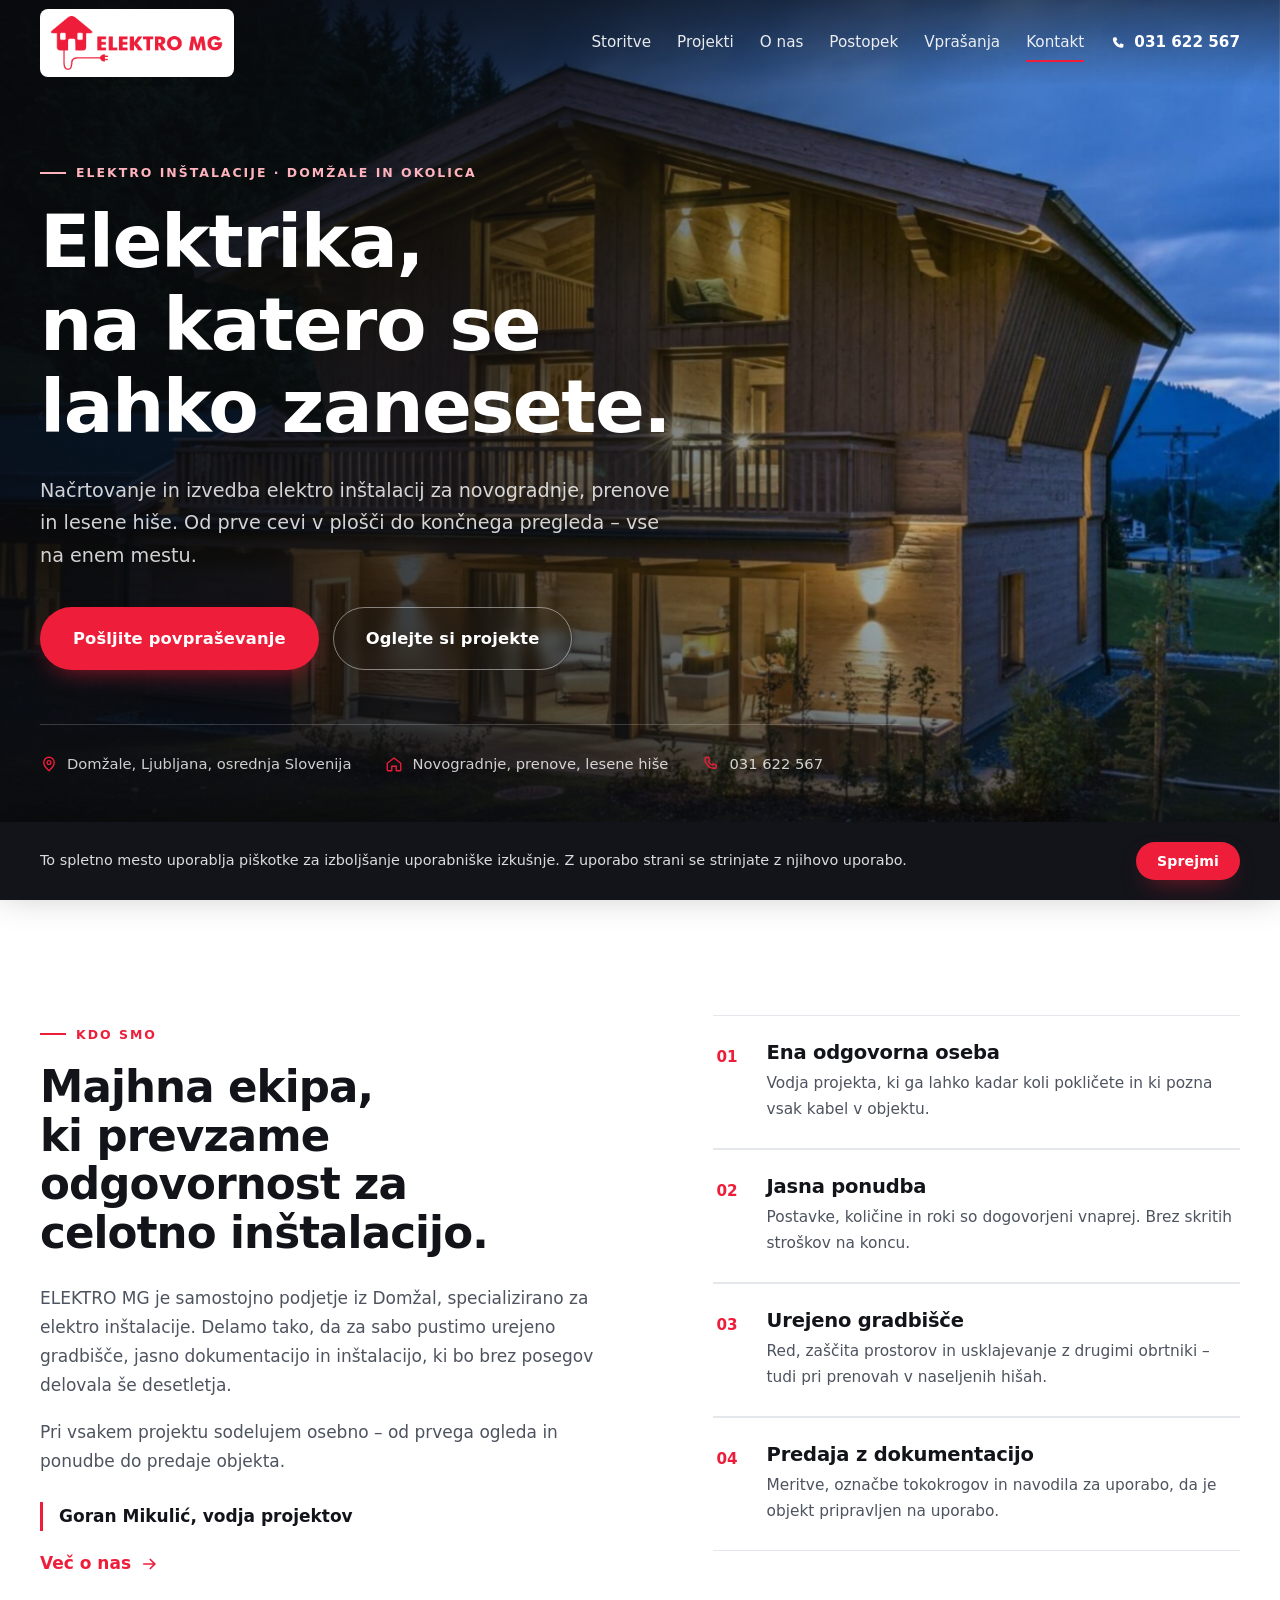
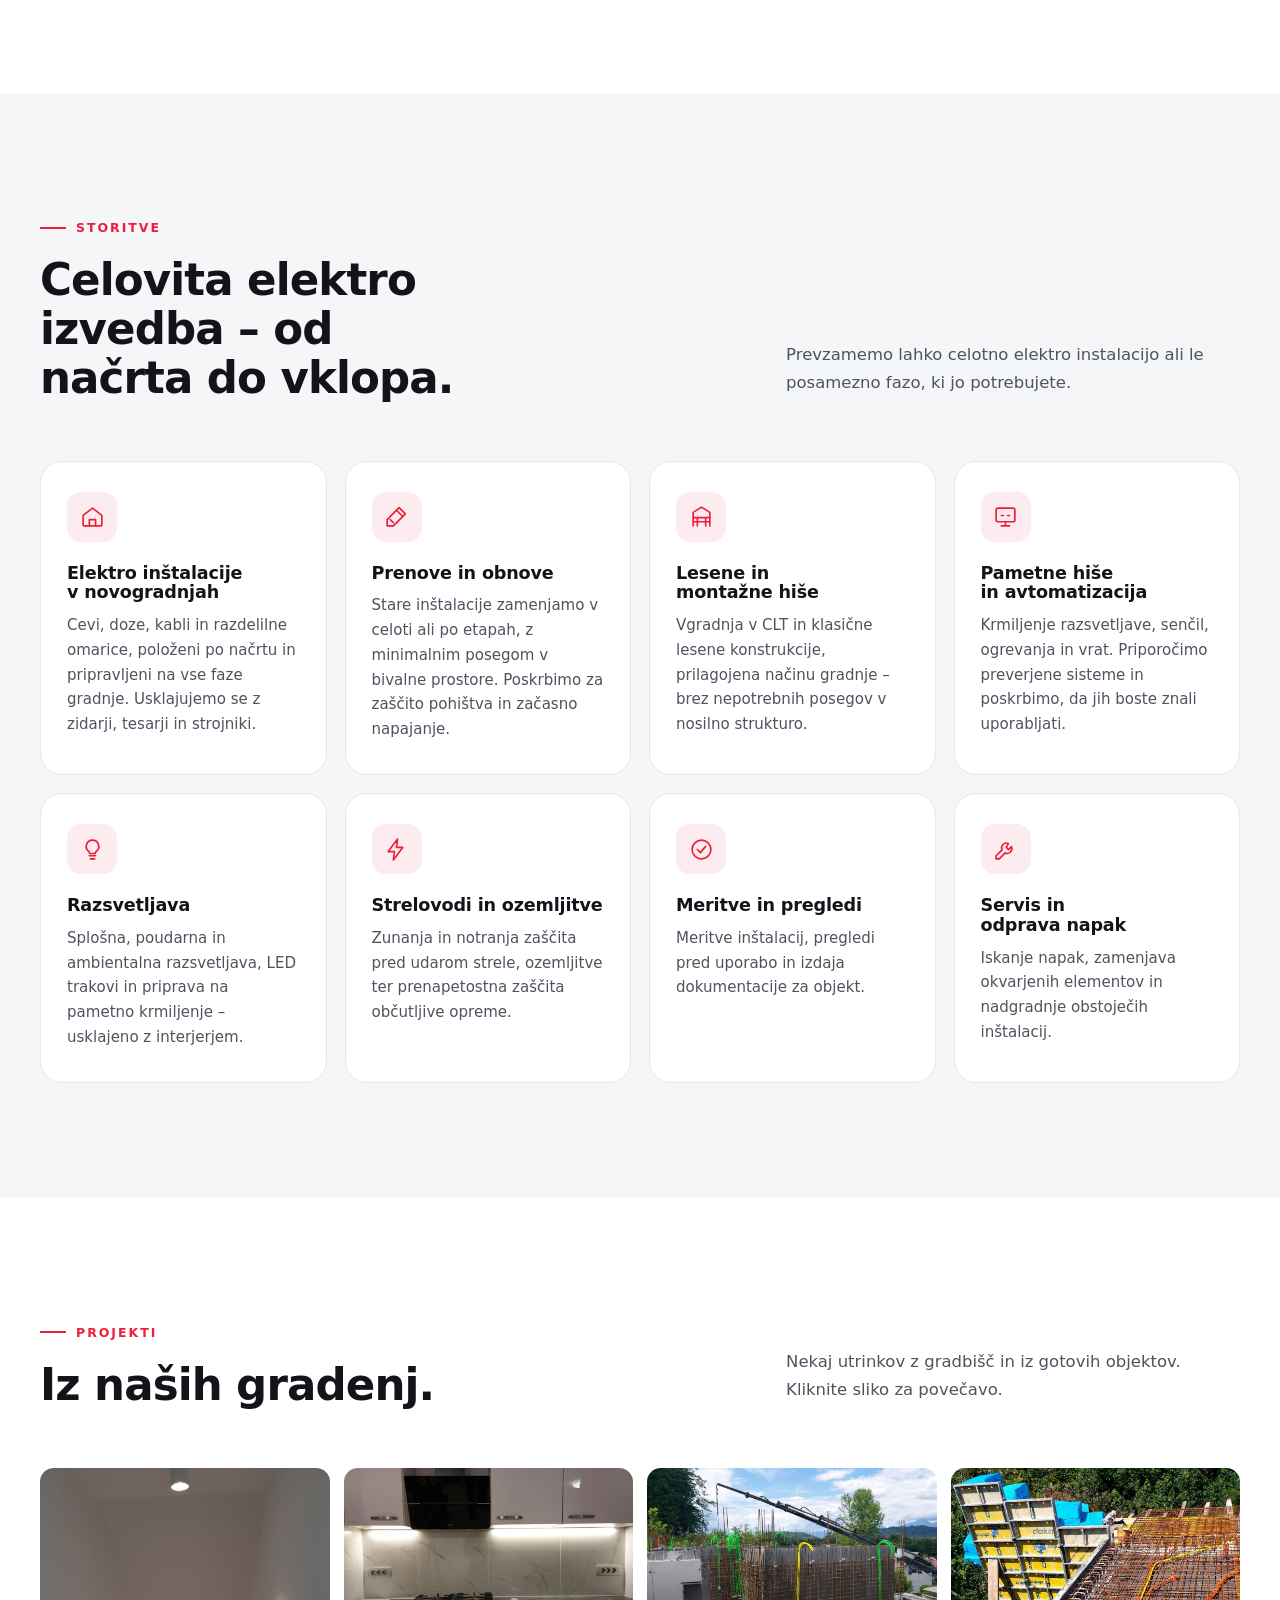
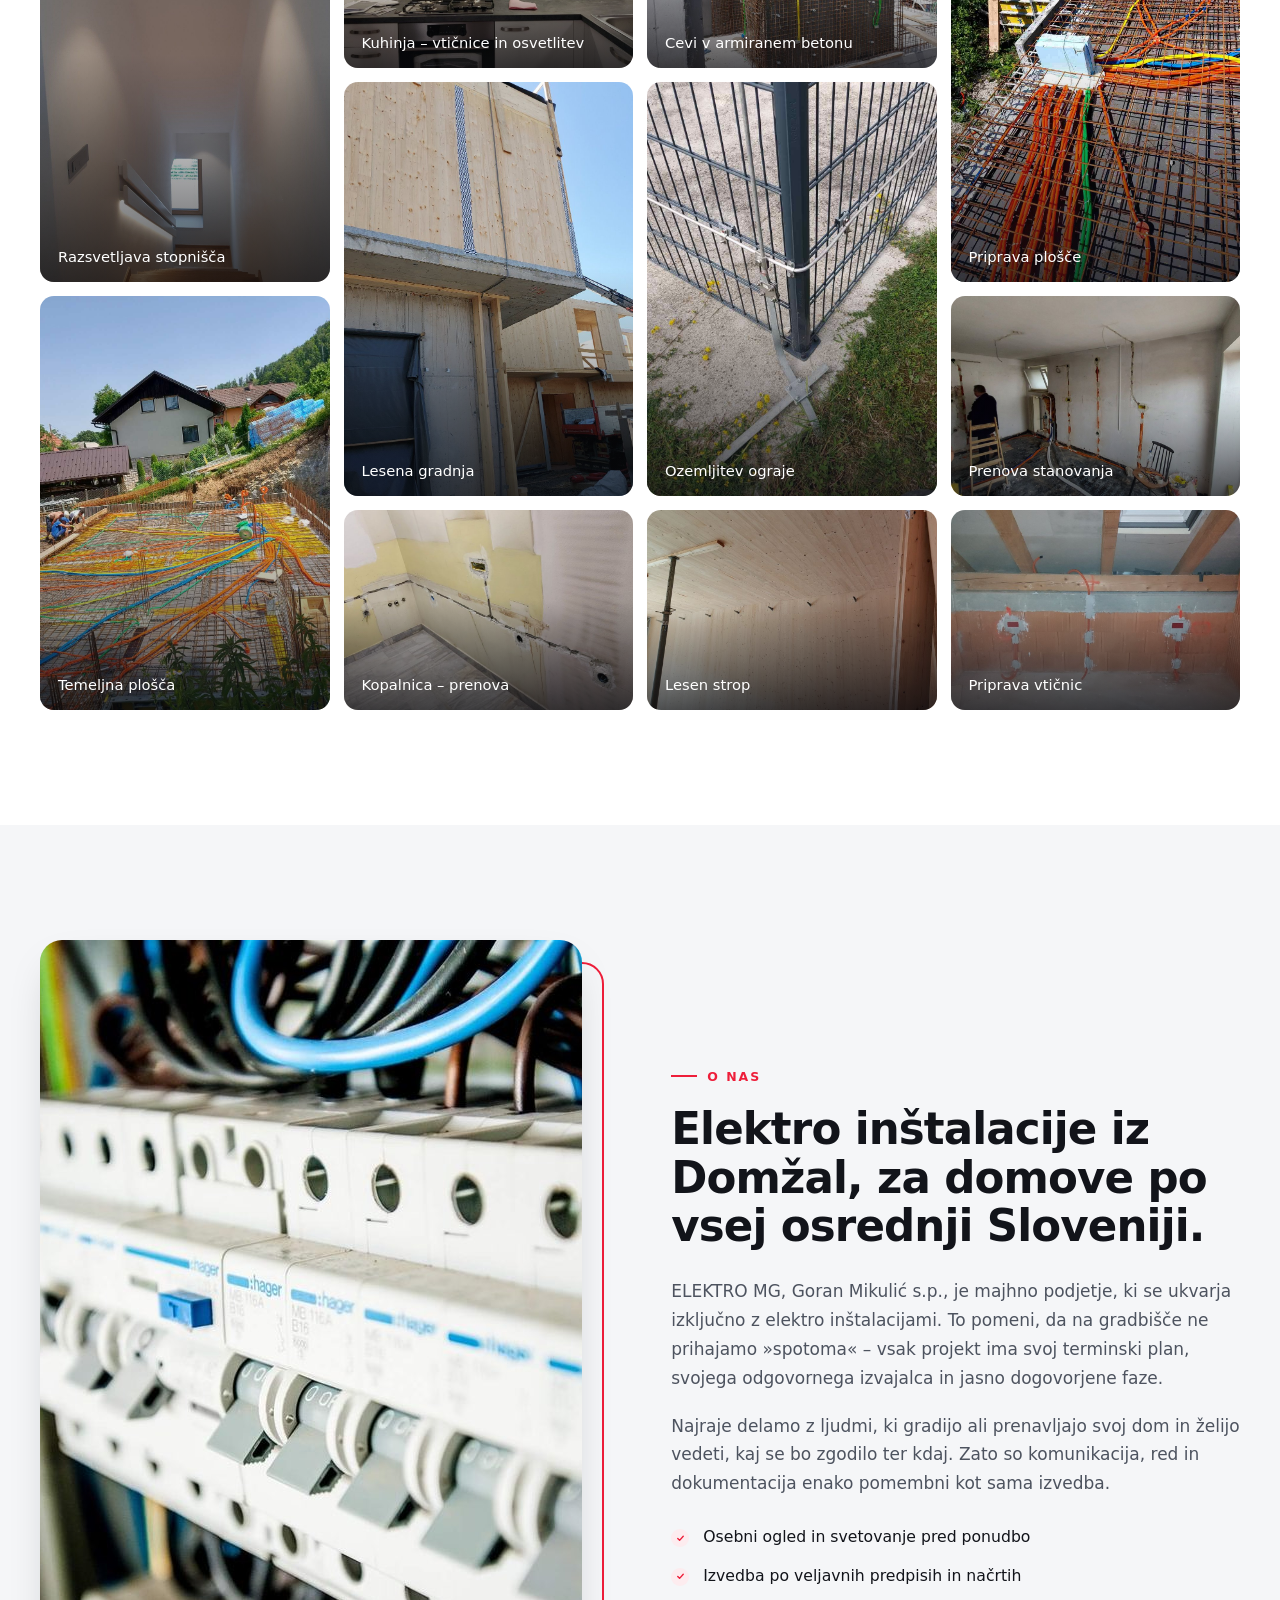
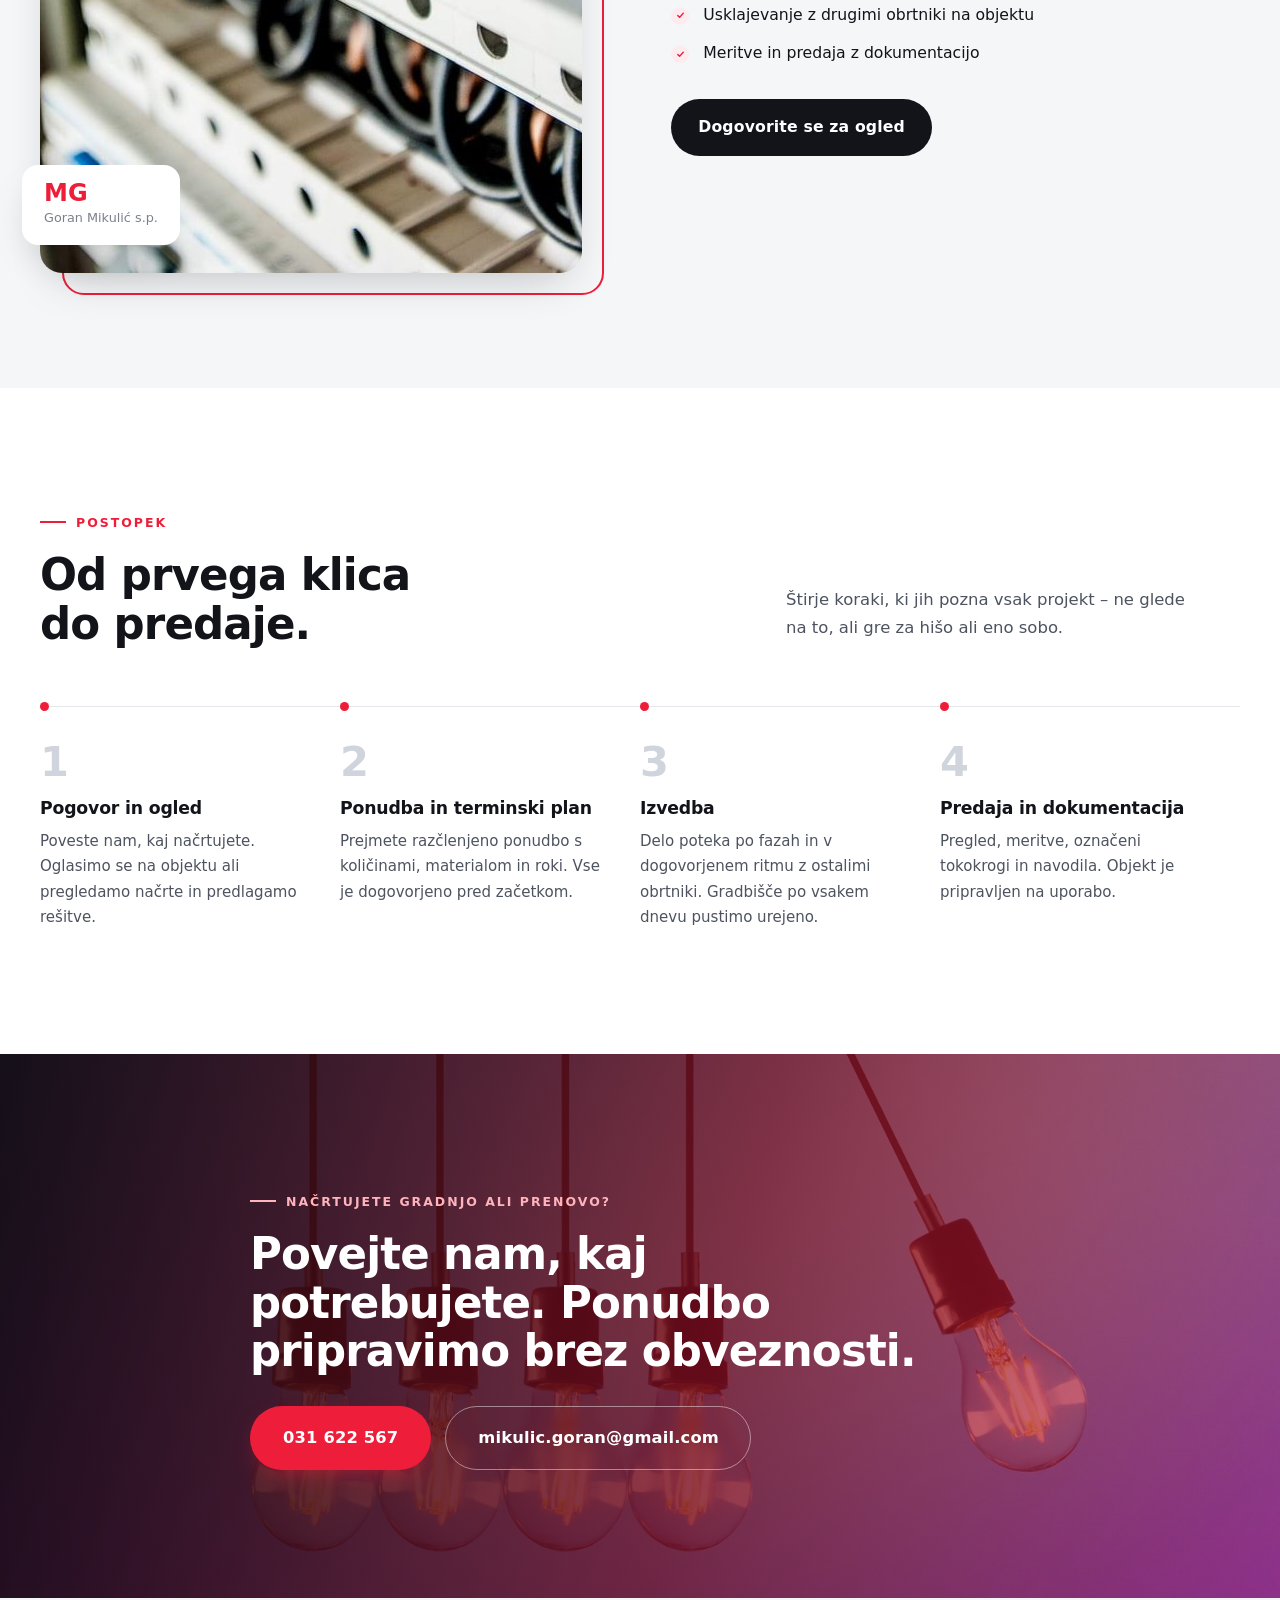
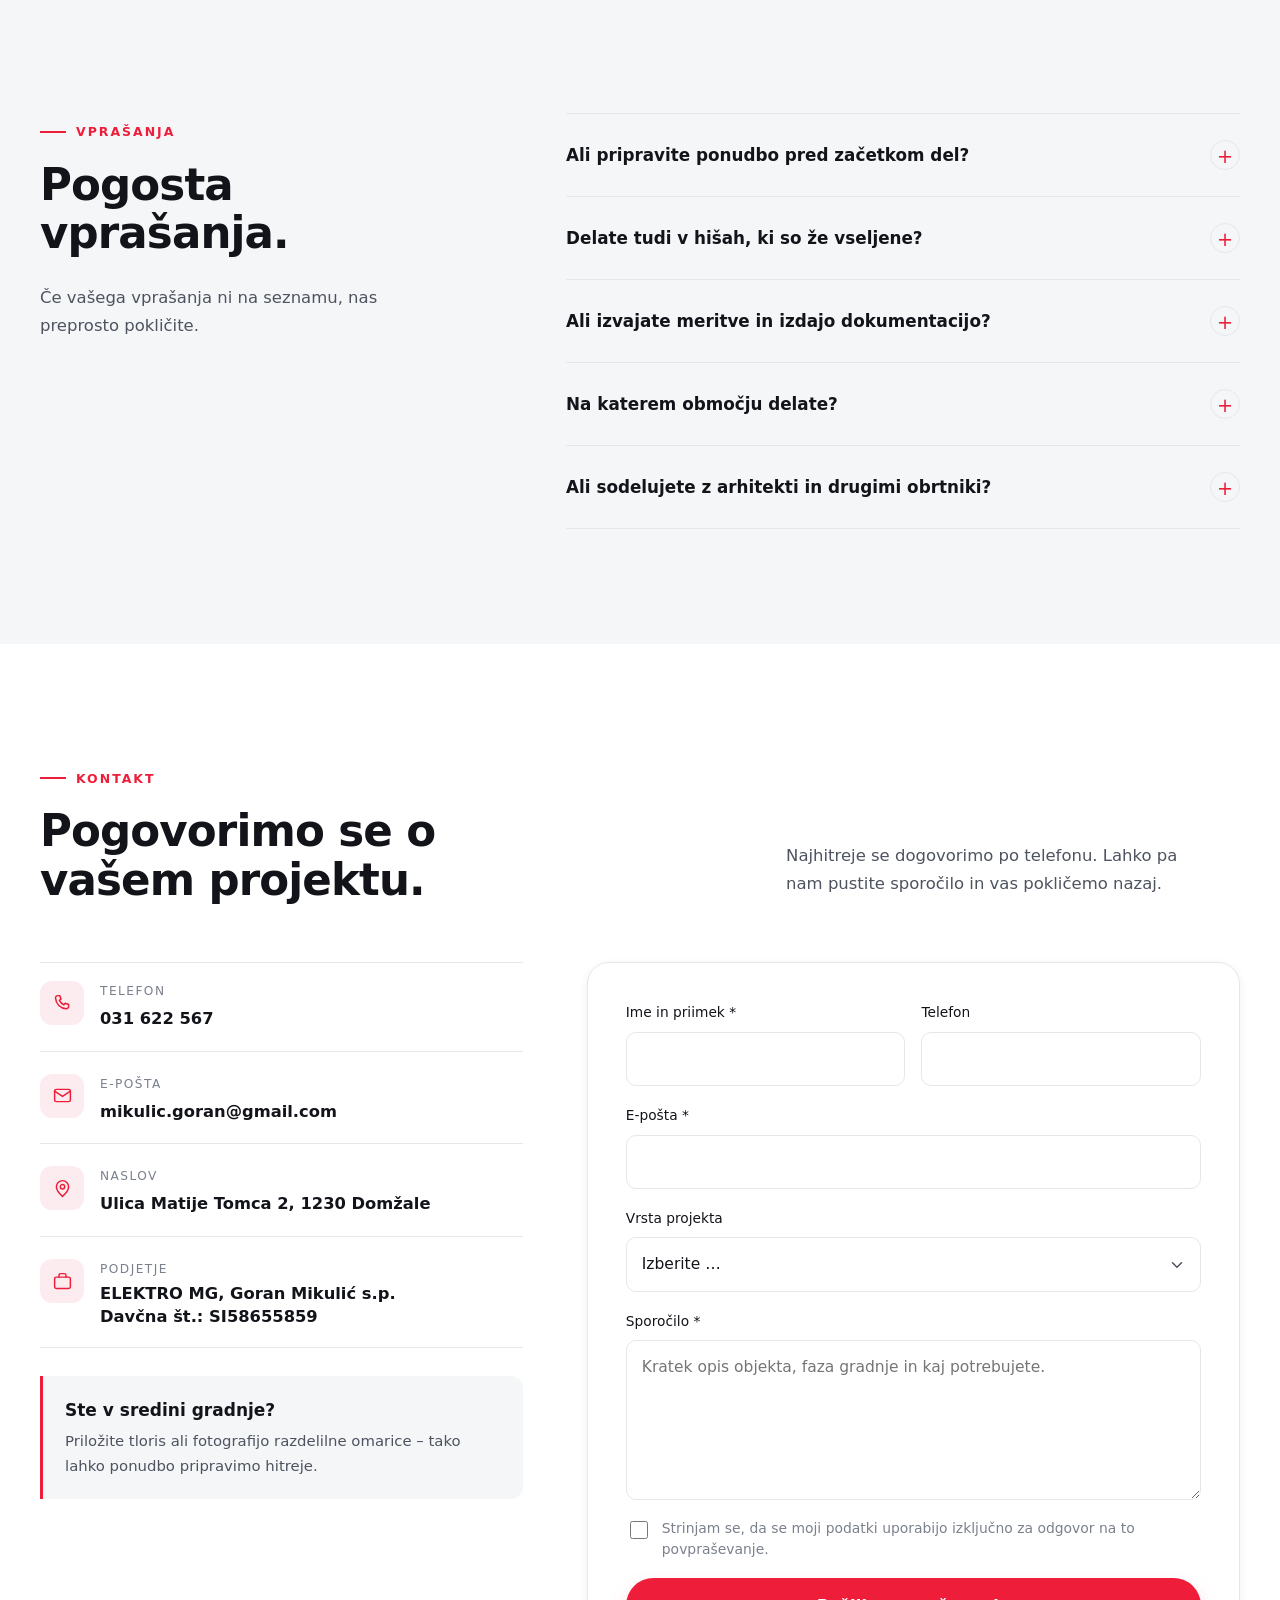
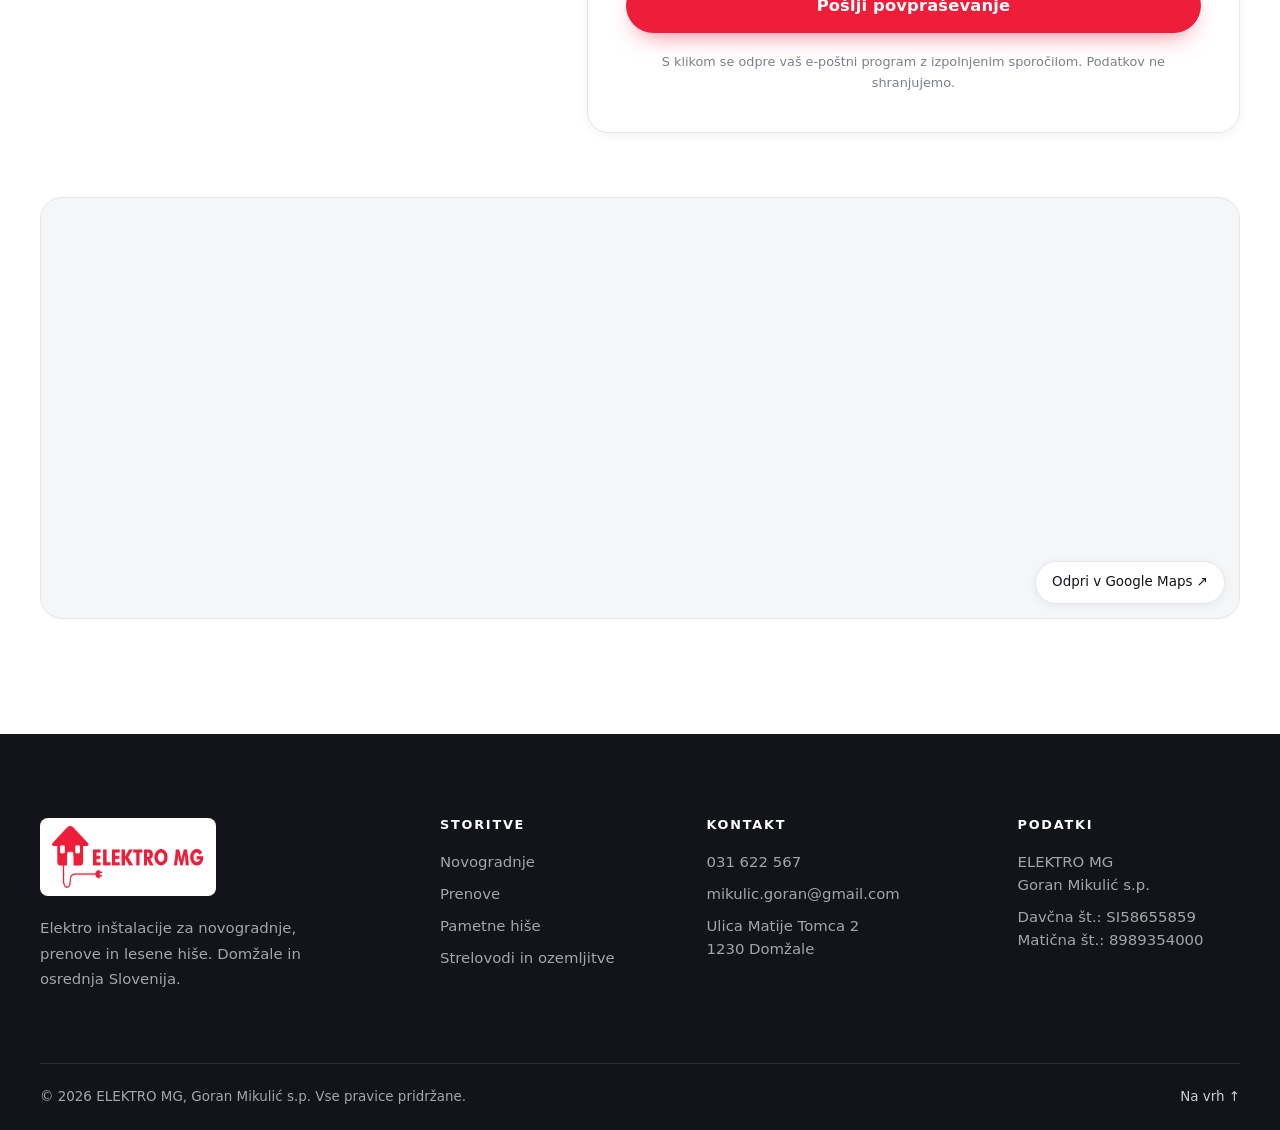
==== commit 1eda9364: "Add files via upload" ====
--- a/index.html
+++ b/index.html
@@ -6,7 +6,7 @@
   <title>ELEKTRO MG – elektro inštalacije, Goran Mikulić s.p. | Domžale</title>
   <meta name="description" content="Kakovostne elektro inštalacije v novogradnjah, prenovah in lesenih hišah. Domžale, Ljubljana in osrednja Slovenija. Več kot 15 let izkušenj. Pokličite 031 622 567.">
   <meta name="keywords" content="elektro inštalacije, električar Domžale, pametne hiše, strelovodi, meritve elektrike, obnova elektrike, Goran Mikulić">
-  <link rel="canonical" href="https://www.elektro-mg.si/">
+  <link rel="canonical" href="https://elektromg.pages.dev/">
   <meta name="theme-color" content="#ee1e3a">
   <script>document.documentElement.classList.add('js');</script>
   <link rel="icon" href="assets/img/icon.png" type="image/png">
@@ -14,15 +14,15 @@
 
   <!-- Open Graph / Facebook -->
   <meta property="og:type" content="website">
-  <meta property="og:url" content="https://www.elektro-mg.si/">
+  <meta property="og:url" content="https://elektromg.pages.dev/">
   <meta property="og:title" content="ELEKTRO MG – Kakovostne elektro inštalacije, Domžale">
   <meta property="og:description" content="Izvedba elektro inštalacij za novogradnje, prenove in lesene hiše. Domžale, Ljubljana in okolica.">
-  <meta property="og:image" content="https://www.elektro-mg.si/assets/img/hero.jpg">
+  <meta property="og:image" content="https://elektromg.pages.dev/assets/img/hero.jpg">
   <meta property="og:locale" content="sl_SI">
 
   <!-- Twitter -->
   <meta property="twitter:card" content="summary_large_image">
-  <meta property="twitter:url" content="https://www.elektro-mg.si/">
+  <meta property="twitter:url" content="https://elektromg.pages.dev/">
   <meta property="twitter:title" content="ELEKTRO MG – Kakovostne elektro inštalacije, Domžale">
   <meta property="twitter:description" content="Izvedba elektro inštalacij za novogradnje, prenove in lesene hiše. Domžale, Ljubljana in okolica.">
   <meta property="twitter:image" content="https://www.elektro-mg.si/assets/img/hero.jpg">
@@ -37,6 +37,7 @@
     "@context": "https://schema.org",
     "@type": "Electrician",
     "name": "ELEKTRO MG, Goran Mikulić s.p.",
+    "url": "https://elektromg.pages.dev/",
     "description": "Elektro inštalacije v novogradnjah, prenovah in lesenih hišah. Strelovodi, ozemljitve, pametne hiše, meritve in servis.",
     "telephone": "+38631622567",
     "email": "mikulic.goran@gmail.com",
--- a/assets/css/style.css
+++ b/assets/css/style.css
@@ -0,0 +1,1166 @@
+/* =========================================================
+   ELEKTRO MG — Goran Mikulić s.p.
+   ========================================================= */
+
+:root {
+  --red: #ee1e3a;
+  --red-dark: #c9152e;
+  --red-soft: #fdecef;
+  --ink: #12141a;
+  --ink-2: #1c1f27;
+  --body: #4d535f;
+  --muted: #7a808c;
+  --bg: #ffffff;
+  --alt: #f5f6f8;
+  --line: #e4e7ec;
+  --radius: 14px;
+  --radius-lg: 22px;
+  --shadow-sm: 0 2px 10px rgba(18, 20, 26, .06);
+  --shadow: 0 18px 45px -18px rgba(18, 20, 26, .28);
+  --container: 1200px;
+  --header-h: 86px;
+  --font-display: "Outfit", "Inter", system-ui, sans-serif;
+  --font-body: "Inter", system-ui, -apple-system, "Segoe UI", sans-serif;
+}
+
+*, *::before, *::after { box-sizing: border-box; }
+
+html {
+  scroll-behavior: smooth;
+  scroll-padding-top: calc(var(--header-h) + 12px);
+  -webkit-text-size-adjust: 100%;
+}
+
+body {
+  margin: 0;
+  font-family: var(--font-body);
+  font-size: 17px;
+  line-height: 1.7;
+  color: var(--body);
+  background: var(--bg);
+  -webkit-font-smoothing: antialiased;
+  overflow-x: hidden;
+}
+
+img { max-width: 100%; display: block; }
+
+h1, h2, h3, h4 {
+  font-family: var(--font-display);
+  color: var(--ink);
+  line-height: 1.12;
+  letter-spacing: -.02em;
+  margin: 0 0 .6em;
+  text-wrap: balance;
+}
+
+h1 { font-size: clamp(2.4rem, 5.4vw, 4.4rem); font-weight: 800; }
+h2 { font-size: clamp(1.9rem, 3.4vw, 2.9rem); font-weight: 700; }
+h3 { font-size: 1.22rem; font-weight: 600; letter-spacing: -.01em; }
+
+p { margin: 0 0 1.1em; }
+
+a { color: var(--ink); text-decoration: none; }
+a:hover { color: var(--red); }
+
+::selection { background: var(--red); color: #fff; }
+
+.container {
+  width: min(100% - 48px, var(--container));
+  margin-inline: auto;
+}
+
+.skip-link {
+  position: absolute;
+  left: 16px;
+  top: -100px;
+  z-index: 999;
+  background: var(--ink);
+  color: #fff;
+  padding: 12px 20px;
+  border-radius: 10px;
+  transition: top .2s;
+}
+.skip-link:focus { top: 16px; color: #fff; }
+
+:focus-visible {
+  outline: 3px solid var(--red);
+  outline-offset: 3px;
+  border-radius: 4px;
+}
+
+/* ---------- Buttons ---------- */
+
+.btn {
+  --btn-bg: var(--ink);
+  --btn-fg: #fff;
+  display: inline-flex;
+  align-items: center;
+  justify-content: center;
+  gap: 10px;
+  padding: 14px 26px;
+  border-radius: 999px;
+  border: 1.5px solid transparent;
+  background: var(--btn-bg);
+  color: var(--btn-fg);
+  font-family: var(--font-display);
+  font-weight: 600;
+  font-size: .98rem;
+  letter-spacing: .01em;
+  cursor: pointer;
+  transition: transform .18s ease, background .18s ease, border-color .18s ease, color .18s ease, box-shadow .18s ease;
+}
+.btn:hover { transform: translateY(-2px); color: var(--btn-fg); }
+.btn:active { transform: translateY(0); }
+
+.btn-primary {
+  --btn-bg: var(--red);
+  box-shadow: 0 10px 26px -12px rgba(238, 30, 58, .75);
+}
+.btn-primary:hover { --btn-bg: var(--red-dark); }
+
+.btn-dark { --btn-bg: var(--ink); }
+.btn-dark:hover { --btn-bg: var(--ink-2); }
+
+.btn-ghost {
+  --btn-bg: transparent;
+  --btn-fg: #fff;
+  border-color: rgba(255, 255, 255, .45);
+  backdrop-filter: blur(6px);
+}
+.btn-ghost:hover { --btn-bg: rgba(255, 255, 255, .12); border-color: #fff; }
+
+.btn-lg { padding: 17px 32px; font-size: 1.02rem; }
+.btn-block { width: 100%; }
+
+.text-link {
+  display: inline-flex;
+  align-items: center;
+  gap: 8px;
+  font-family: var(--font-display);
+  font-weight: 600;
+  color: var(--red);
+}
+.text-link svg { width: 20px; height: 20px; fill: none; stroke: currentColor; stroke-width: 2; transition: transform .2s; }
+.text-link:hover svg { transform: translateX(4px); }
+
+/* ---------- Shared bits ---------- */
+
+.eyebrow {
+  display: inline-flex;
+  align-items: center;
+  gap: 10px;
+  font-family: var(--font-display);
+  font-size: .78rem;
+  font-weight: 600;
+  letter-spacing: .16em;
+  text-transform: uppercase;
+  color: var(--red);
+  margin: 0 0 18px;
+}
+.eyebrow::before {
+  content: "";
+  width: 26px;
+  height: 2px;
+  background: currentColor;
+}
+.eyebrow-light { color: #ffb3bd; }
+
+.section { padding: clamp(72px, 9vw, 120px) 0; }
+.section-alt { background: var(--alt); }
+
+.section-head {
+  display: grid;
+  grid-template-columns: minmax(0, 1.4fr) minmax(0, .9fr);
+  gap: 40px;
+  align-items: end;
+  margin-bottom: clamp(38px, 5vw, 58px);
+}
+.section-head h2 { margin-bottom: 0; max-width: 18ch; }
+.section-lead { margin: 0 0 6px; font-size: 1.03rem; max-width: 40ch; }
+
+/* ---------- Header ---------- */
+
+.site-header {
+  position: fixed;
+  inset: 0 0 auto;
+  z-index: 100;
+  transition: background .25s ease, box-shadow .25s ease, backdrop-filter .25s ease;
+}
+.site-header::after {
+  content: "";
+  position: absolute;
+  inset: 0;
+  background: linear-gradient(to bottom, rgba(10, 11, 15, .55), rgba(10, 11, 15, 0));
+  opacity: 1;
+  transition: opacity .25s;
+  pointer-events: none;
+  z-index: -1;
+}
+.site-header.is-scrolled {
+  background: rgba(255, 255, 255, .94);
+  backdrop-filter: blur(14px);
+  box-shadow: 0 1px 0 var(--line), 0 10px 30px -22px rgba(0, 0, 0, .4);
+}
+.site-header.is-scrolled::after { opacity: 0; }
+
+.header-inner {
+  height: var(--header-h);
+  display: flex;
+  align-items: center;
+  gap: 28px;
+}
+
+.brand {
+  display: inline-flex;
+  border-radius: 8px;
+  transition: background .25s, padding .25s;
+}
+.brand img {
+  width: 172px;
+  height: auto;
+}
+.site-header:not(.is-scrolled) .brand {
+  /* red logo needs a light chip over the dark hero photo */
+  background: #fff;
+  padding: 7px 11px;
+}
+
+.main-nav {
+  display: flex;
+  align-items: center;
+  gap: 26px;
+  margin-left: auto;
+}
+.main-nav a {
+  position: relative;
+  font-family: var(--font-display);
+  font-weight: 500;
+  font-size: .95rem;
+  color: rgba(255, 255, 255, .9);
+  padding: 6px 0;
+}
+.main-nav a::after {
+  content: "";
+  position: absolute;
+  left: 0;
+  bottom: 0;
+  width: 100%;
+  height: 2px;
+  background: var(--red);
+  transform: scaleX(0);
+  transform-origin: left;
+  transition: transform .22s ease;
+}
+.main-nav a:hover::after,
+.main-nav a.is-active::after { transform: scaleX(1); }
+
+.is-scrolled .main-nav a { color: var(--ink); }
+.main-nav a:hover { color: #fff; }
+.is-scrolled .main-nav a:hover { color: var(--red); }
+
+.nav-phone {
+  display: inline-flex !important;
+  align-items: center;
+  gap: 7px;
+  color: #fff !important;
+  font-weight: 600 !important;
+}
+.nav-phone svg { width: 17px; height: 17px; fill: currentColor; }
+.nav-phone::after { display: none; }
+.is-scrolled .nav-phone { color: var(--red) !important; }
+
+.header-cta { padding: 11px 22px; font-size: .92rem; }
+.site-header:not(.is-scrolled) .header-cta { display: none; }
+
+.nav-toggle {
+  display: none;
+  margin-left: auto;
+  width: 46px;
+  height: 46px;
+  border: 1px solid rgba(255, 255, 255, .4);
+  border-radius: 12px;
+  background: rgba(255, 255, 255, .08);
+  cursor: pointer;
+  padding: 12px;
+  flex-direction: column;
+  justify-content: space-between;
+}
+.nav-toggle span {
+  display: block;
+  height: 2px;
+  width: 100%;
+  background: #fff;
+  border-radius: 2px;
+  transition: transform .25s ease, opacity .25s ease;
+}
+.is-scrolled .nav-toggle { border-color: var(--line); background: #fff; }
+.is-scrolled .nav-toggle span { background: var(--ink); }
+.nav-toggle[aria-expanded="true"] span:nth-child(1) { transform: translateY(7px) rotate(45deg); }
+.nav-toggle[aria-expanded="true"] span:nth-child(2) { opacity: 0; }
+.nav-toggle[aria-expanded="true"] span:nth-child(3) { transform: translateY(-7px) rotate(-45deg); }
+
+/* ---------- Hero ---------- */
+
+.hero {
+  position: relative;
+  min-height: min(100svh, 900px);
+  display: flex;
+  align-items: center;
+  padding: calc(var(--header-h) + 40px) 0 96px;
+  color: #fff;
+  isolation: isolate;
+  overflow: hidden;
+}
+.hero-media { position: absolute; inset: 0; z-index: -2; }
+.hero-media img {
+  width: 100%;
+  height: 100%;
+  object-fit: cover;
+  object-position: center 55%;
+  animation: heroZoom 18s ease-out forwards;
+}
+@keyframes heroZoom {
+  from { transform: scale(1.08); }
+  to { transform: scale(1); }
+}
+.hero::before {
+  content: "";
+  position: absolute;
+  inset: 0;
+  z-index: -1;
+  background:
+    linear-gradient(100deg, rgba(9, 10, 14, .9) 0%, rgba(9, 10, 14, .72) 38%, rgba(9, 10, 14, .18) 72%, rgba(9, 10, 14, .05) 100%),
+    linear-gradient(to top, rgba(9, 10, 14, .65) 0%, rgba(9, 10, 14, 0) 45%);
+}
+
+.hero-inner { position: relative; }
+.hero h1 {
+  color: #fff;
+  max-width: 15ch;
+  margin-bottom: 26px;
+  font-size: clamp(2.6rem, 6vw, 4.6rem);
+}
+.hero-lead {
+  font-size: clamp(1.03rem, 1.5vw, 1.2rem);
+  max-width: 53ch;
+  color: rgba(255, 255, 255, .82);
+  margin-bottom: 34px;
+}
+.hero-actions { display: flex; flex-wrap: wrap; gap: 14px; margin-bottom: 54px; }
+
+.hero-facts {
+  list-style: none;
+  display: flex;
+  flex-wrap: wrap;
+  gap: 14px 34px;
+  margin: 0;
+  padding: 26px 0 0;
+  border-top: 1px solid rgba(255, 255, 255, .18);
+  max-width: 860px;
+}
+.hero-facts li,
+.hero-facts a {
+  display: inline-flex;
+  align-items: center;
+  gap: 9px;
+  color: rgba(255, 255, 255, .8);
+  font-size: .92rem;
+  font-weight: 500;
+}
+.hero-facts a:hover { color: #fff; }
+.hero-facts svg {
+  width: 18px;
+  height: 18px;
+  fill: none;
+  stroke: var(--red);
+  stroke-width: 1.8;
+  stroke-linecap: round;
+  stroke-linejoin: round;
+  flex: none;
+}
+
+.hero-scroll {
+  position: absolute;
+  left: 50%;
+  bottom: 26px;
+  translate: -50% 0;
+  width: 26px;
+  height: 44px;
+  border: 1.5px solid rgba(255, 255, 255, .45);
+  border-radius: 20px;
+  display: flex;
+  justify-content: center;
+  padding-top: 8px;
+}
+.hero-scroll span {
+  width: 3px;
+  height: 8px;
+  background: #fff;
+  border-radius: 3px;
+  animation: scrollDot 1.8s ease-in-out infinite;
+}
+@keyframes scrollDot {
+  0%, 100% { transform: translateY(0); opacity: 1; }
+  60% { transform: translateY(14px); opacity: .2; }
+}
+
+/* ---------- Intro ---------- */
+
+.intro-grid {
+  display: grid;
+  grid-template-columns: minmax(0, 1.05fr) minmax(0, .95fr);
+  gap: clamp(40px, 7vw, 96px);
+  align-items: start;
+}
+.intro-copy h2 { max-width: 17ch; }
+.intro-copy p { max-width: 52ch; }
+.signature {
+  font-family: var(--font-display);
+  font-weight: 600;
+  color: var(--ink);
+  margin-top: 26px;
+  padding-left: 16px;
+  border-left: 3px solid var(--red);
+}
+
+.pillars {
+  list-style: none;
+  margin: 0;
+  padding: 0;
+  display: grid;
+  gap: 2px;
+  background: var(--line);
+  border-block: 1px solid var(--line);
+}
+.pillars li {
+  display: flex;
+  gap: 22px;
+  padding: 26px 4px;
+  background: var(--bg);
+}
+.pillar-num {
+  font-family: var(--font-display);
+  font-weight: 700;
+  font-size: .95rem;
+  color: var(--red);
+  padding-top: 3px;
+  min-width: 28px;
+}
+.pillars h3 { margin-bottom: 6px; }
+.pillars p { margin: 0; font-size: .96rem; }
+
+/* ---------- Cards ---------- */
+
+.cards {
+  display: grid;
+  grid-template-columns: repeat(4, minmax(0, 1fr));
+  gap: 18px;
+}
+.card {
+  position: relative;
+  background: var(--bg);
+  border: 1px solid var(--line);
+  border-radius: var(--radius-lg);
+  padding: 30px 26px 32px;
+  transition: transform .25s ease, box-shadow .25s ease, border-color .25s ease;
+  overflow: hidden;
+}
+.card::after {
+  content: "";
+  position: absolute;
+  inset: auto 0 0;
+  height: 3px;
+  background: var(--red);
+  transform: scaleX(0);
+  transform-origin: left;
+  transition: transform .3s ease;
+}
+.card:hover {
+  transform: translateY(-6px);
+  box-shadow: var(--shadow);
+  border-color: transparent;
+}
+.card:hover::after { transform: scaleX(1); }
+
+.card-icon {
+  display: inline-flex;
+  align-items: center;
+  justify-content: center;
+  width: 50px;
+  height: 50px;
+  border-radius: 14px;
+  background: var(--red-soft);
+  margin-bottom: 22px;
+}
+.card-icon svg {
+  width: 25px;
+  height: 25px;
+  fill: none;
+  stroke: var(--red);
+  stroke-width: 1.6;
+  stroke-linecap: round;
+  stroke-linejoin: round;
+}
+.card h3 { font-size: 1.1rem; margin-bottom: 10px; }
+.card p { margin: 0; font-size: .94rem; line-height: 1.65; }
+
+/* ---------- Gallery ---------- */
+
+.gallery {
+  display: grid;
+  grid-template-columns: repeat(4, minmax(0, 1fr));
+  grid-auto-rows: 200px;
+  grid-auto-flow: dense;
+  gap: 14px;
+}
+.gallery-item {
+  position: relative;
+  padding: 0;
+  border: 0;
+  border-radius: 14px;
+  overflow: hidden;
+  cursor: zoom-in;
+  background: var(--ink);
+  display: block;
+}
+.gallery-item--tall { grid-row: span 2; }
+.gallery-item img {
+  width: 100%;
+  height: 100%;
+  object-fit: cover;
+  transition: transform .6s cubic-bezier(.2, .6, .2, 1), opacity .3s;
+}
+.gallery-item::after {
+  content: "";
+  position: absolute;
+  inset: 0;
+  background: linear-gradient(to top, rgba(9, 10, 14, .82), rgba(9, 10, 14, 0) 55%);
+  opacity: .85;
+  transition: opacity .3s;
+}
+.gallery-item:hover img { transform: scale(1.06); }
+.gallery-item:hover::after { opacity: 1; }
+.gallery-cap {
+  position: absolute;
+  left: 18px;
+  right: 18px;
+  bottom: 15px;
+  z-index: 1;
+  text-align: left;
+  color: #fff;
+  font-family: var(--font-display);
+  font-weight: 500;
+  font-size: .92rem;
+  line-height: 1.3;
+}
+
+/* ---------- About ---------- */
+
+.about-grid {
+  display: grid;
+  grid-template-columns: minmax(0, 1fr) minmax(0, 1.05fr);
+  gap: clamp(40px, 7vw, 90px);
+  align-items: center;
+}
+.about-media { position: relative; isolation: isolate; }
+.about-media img {
+  border-radius: var(--radius-lg);
+  width: 100%;
+  aspect-ratio: 4 / 3.4;
+  object-fit: cover;
+  box-shadow: var(--shadow);
+}
+.about-media::before {
+  content: "";
+  position: absolute;
+  inset: 22px -22px -22px 22px;
+  border: 2px solid var(--red);
+  border-radius: var(--radius-lg);
+  z-index: -1;
+}
+.about-badge {
+  position: absolute;
+  left: -18px;
+  bottom: 28px;
+  background: #fff;
+  border-radius: 16px;
+  padding: 16px 22px;
+  box-shadow: var(--shadow);
+  display: grid;
+  gap: 2px;
+}
+.about-badge strong {
+  font-family: var(--font-display);
+  font-size: 1.5rem;
+  line-height: 1;
+  color: var(--red);
+}
+.about-badge span { font-size: .8rem; color: var(--muted); }
+.about-copy h2 { max-width: 18ch; }
+
+.check-list {
+  list-style: none;
+  margin: 26px 0 32px;
+  padding: 0;
+  display: grid;
+  gap: 12px;
+}
+.check-list li {
+  position: relative;
+  padding-left: 32px;
+  font-size: .98rem;
+  color: var(--ink);
+}
+.check-list li::before {
+  content: "";
+  position: absolute;
+  left: 0;
+  top: 5px;
+  width: 18px;
+  height: 18px;
+  border-radius: 50%;
+  background: var(--red-soft) url("data:image/svg+xml,%3Csvg xmlns='http://www.w3.org/2000/svg' viewBox='0 0 24 24' fill='none' stroke='%23ee1e3a' stroke-width='3' stroke-linecap='round' stroke-linejoin='round'%3E%3Cpath d='m6 12 4 4 8-9'/%3E%3C/svg%3E") center / 11px no-repeat;
+}
+
+/* ---------- Steps ---------- */
+
+.steps {
+  list-style: none;
+  margin: 0;
+  padding: 0;
+  display: grid;
+  grid-template-columns: repeat(4, minmax(0, 1fr));
+  gap: 0;
+  border-top: 1px solid var(--line);
+}
+.step {
+  position: relative;
+  padding: 34px 30px 8px 0;
+}
+.step::before {
+  content: "";
+  position: absolute;
+  top: -5px;
+  left: 0;
+  width: 9px;
+  height: 9px;
+  border-radius: 50%;
+  background: var(--red);
+}
+.step-num {
+  display: block;
+  font-family: var(--font-display);
+  font-size: 2.6rem;
+  font-weight: 700;
+  line-height: 1;
+  color: #cfd4dd;
+  margin-bottom: 16px;
+}
+.step h3 { font-size: 1.08rem; }
+.step p { font-size: .94rem; margin: 0; max-width: 30ch; }
+
+/* ---------- CTA band ---------- */
+
+.cta-band {
+  position: relative;
+  padding: clamp(80px, 10vw, 130px) 0;
+  color: #fff;
+  isolation: isolate;
+  overflow: hidden;
+}
+.cta-media { position: absolute; inset: 0; z-index: -2; }
+.cta-media img { width: 100%; height: 100%; object-fit: cover; }
+.cta-band::before {
+  content: "";
+  position: absolute;
+  inset: 0;
+  z-index: -1;
+  background: linear-gradient(105deg, rgba(20, 8, 12, .94) 0%, rgba(120, 12, 30, .82) 55%, rgba(238, 30, 58, .55) 100%);
+}
+.cta-inner { max-width: 780px; }
+.cta-inner h2 { color: #fff; margin-bottom: 30px; }
+.cta-actions { display: flex; flex-wrap: wrap; gap: 14px; }
+
+/* ---------- FAQ ---------- */
+
+.faq-grid {
+  display: grid;
+  grid-template-columns: minmax(0, .8fr) minmax(0, 1.2fr);
+  gap: clamp(36px, 6vw, 90px);
+  align-items: start;
+}
+.faq { display: grid; }
+.faq details {
+  border-bottom: 1px solid var(--line);
+  padding: 6px 0;
+}
+.faq details:first-child { border-top: 1px solid var(--line); }
+.faq summary {
+  list-style: none;
+  cursor: pointer;
+  display: flex;
+  align-items: center;
+  justify-content: space-between;
+  gap: 20px;
+  padding: 20px 0;
+  font-family: var(--font-display);
+  font-weight: 600;
+  font-size: 1.05rem;
+  color: var(--ink);
+}
+.faq summary::-webkit-details-marker { display: none; }
+.faq summary::after {
+  content: "+";
+  flex: none;
+  width: 30px;
+  height: 30px;
+  border-radius: 50%;
+  border: 1px solid var(--line);
+  display: grid;
+  place-items: center;
+  font-size: 1.2rem;
+  font-weight: 400;
+  color: var(--red);
+  transition: transform .25s ease, background .25s, color .25s;
+}
+.faq details[open] summary::after {
+  transform: rotate(45deg);
+  background: var(--red);
+  border-color: var(--red);
+  color: #fff;
+}
+.faq details p { margin: 0 0 22px; max-width: 62ch; font-size: .97rem; }
+
+/* ---------- Contact ---------- */
+
+.contact-grid {
+  display: grid;
+  grid-template-columns: minmax(0, .85fr) minmax(0, 1.15fr);
+  gap: clamp(30px, 5vw, 64px);
+  align-items: start;
+}
+.contact-list {
+  list-style: none;
+  margin: 0 0 28px;
+  padding: 0;
+  display: grid;
+  gap: 4px;
+}
+.contact-list li {
+  display: flex;
+  gap: 16px;
+  padding: 18px 0;
+  border-bottom: 1px solid var(--line);
+}
+.contact-list li:first-child { border-top: 1px solid var(--line); }
+.contact-icon {
+  flex: none;
+  width: 44px;
+  height: 44px;
+  border-radius: 12px;
+  background: var(--red-soft);
+  display: grid;
+  place-items: center;
+}
+.contact-icon svg {
+  width: 21px;
+  height: 21px;
+  fill: none;
+  stroke: var(--red);
+  stroke-width: 1.7;
+  stroke-linecap: round;
+  stroke-linejoin: round;
+}
+.contact-label {
+  display: block;
+  font-size: .76rem;
+  letter-spacing: .12em;
+  text-transform: uppercase;
+  color: var(--muted);
+  margin-bottom: 2px;
+}
+.contact-list a, .contact-list p {
+  font-family: var(--font-display);
+  font-weight: 600;
+  color: var(--ink);
+  margin: 0;
+  font-size: 1.02rem;
+  line-height: 1.45;
+}
+.contact-note {
+  background: var(--alt);
+  border-left: 3px solid var(--red);
+  border-radius: 0 12px 12px 0;
+  padding: 20px 22px;
+}
+.contact-note strong { font-family: var(--font-display); color: var(--ink); }
+.contact-note p { margin: 4px 0 0; font-size: .93rem; }
+
+.contact-form {
+  background: var(--bg);
+  border: 1px solid var(--line);
+  border-radius: var(--radius-lg);
+  padding: clamp(24px, 4vw, 38px);
+  box-shadow: var(--shadow-sm);
+  display: grid;
+  gap: 18px;
+}
+.field-row {
+  display: grid;
+  grid-template-columns: 1fr 1fr;
+  gap: 16px;
+}
+.field { display: grid; gap: 7px; }
+.field > span {
+  font-family: var(--font-display);
+  font-size: .86rem;
+  font-weight: 500;
+  color: var(--ink);
+}
+.field input,
+.field select,
+.field textarea {
+  width: 100%;
+  font: inherit;
+  font-size: .97rem;
+  color: var(--ink);
+  background: #fff;
+  border: 1.5px solid var(--line);
+  border-radius: 10px;
+  padding: 13px 15px;
+  transition: border-color .18s, box-shadow .18s;
+  appearance: none;
+}
+.field textarea { resize: vertical; min-height: 120px; }
+.field select {
+  background-image: url("data:image/svg+xml,%3Csvg xmlns='http://www.w3.org/2000/svg' viewBox='0 0 24 24' fill='none' stroke='%234d535f' stroke-width='2' stroke-linecap='round'%3E%3Cpath d='m6 9 6 6 6-6'/%3E%3C/svg%3E");
+  background-repeat: no-repeat;
+  background-position: right 14px center;
+  background-size: 18px;
+  padding-right: 42px;
+}
+.field input:focus,
+.field select:focus,
+.field textarea:focus {
+  outline: none;
+  border-color: var(--red);
+  box-shadow: 0 0 0 4px rgba(238, 30, 58, .12);
+}
+.field input:user-invalid,
+.field textarea:user-invalid { border-color: var(--red); }
+
+.check {
+  display: flex;
+  gap: 11px;
+  align-items: flex-start;
+  font-size: .87rem;
+  line-height: 1.5;
+  color: var(--muted);
+  cursor: pointer;
+}
+.check input {
+  flex: none;
+  width: 18px;
+  height: 18px;
+  margin-top: 3px;
+  accent-color: var(--red);
+}
+
+.form-hint { margin: 0; font-size: .8rem; color: var(--muted); text-align: center; }
+.form-status { margin: 0; font-size: .9rem; color: var(--red); font-weight: 500; text-align: center; }
+.form-status:empty { display: none; }
+
+.map-wrap {
+  position: relative;
+  margin-top: clamp(40px, 6vw, 64px);
+  border-radius: var(--radius-lg);
+  overflow: hidden;
+  border: 1px solid var(--line);
+  background: var(--alt);
+}
+.map-wrap iframe { display: block; }
+.map-link {
+  position: absolute;
+  right: 14px;
+  bottom: 14px;
+  background: #fff;
+  border: 1px solid var(--line);
+  border-radius: 999px;
+  padding: 9px 16px;
+  font-family: var(--font-display);
+  font-size: .84rem;
+  font-weight: 500;
+  box-shadow: var(--shadow-sm);
+}
+.map-link:hover { background: var(--red); color: #fff; border-color: var(--red); }
+
+/* ---------- Footer ---------- */
+
+.site-footer {
+  background: var(--ink);
+  color: rgba(255, 255, 255, .62);
+  padding: clamp(56px, 7vw, 84px) 0 0;
+  font-size: .93rem;
+}
+.footer-grid {
+  display: grid;
+  grid-template-columns: 1.6fr 1fr 1.2fr 1fr;
+  gap: 44px;
+  padding-bottom: 54px;
+}
+.footer-brand img {
+  width: 176px;
+  margin-bottom: 20px;
+  /* white card behind red logo for legibility */
+  background: #fff;
+  padding: 8px 12px;
+  border-radius: 8px;
+}
+.footer-brand p { max-width: 34ch; }
+.footer-col h3 {
+  color: #fff;
+  font-size: .8rem;
+  letter-spacing: .14em;
+  text-transform: uppercase;
+  margin-bottom: 18px;
+  font-weight: 600;
+}
+.footer-col a,
+.footer-col p {
+  display: block;
+  color: rgba(255, 255, 255, .62);
+  margin: 0 0 9px;
+  line-height: 1.55;
+}
+.footer-col a:hover { color: #fff; }
+.footer-bottom {
+  display: flex;
+  justify-content: space-between;
+  align-items: center;
+  gap: 18px;
+  flex-wrap: wrap;
+  padding: 22px 0;
+  border-top: 1px solid rgba(255, 255, 255, .12);
+  font-size: .84rem;
+}
+.footer-bottom p { margin: 0; }
+.footer-bottom a { color: rgba(255, 255, 255, .8); }
+.footer-bottom a:hover { color: #fff; }
+
+/* ---------- Lightbox ---------- */
+
+.lightbox {
+  position: fixed;
+  inset: 0;
+  z-index: 200;
+  background: rgba(8, 9, 12, .94);
+  display: flex;
+  align-items: center;
+  justify-content: center;
+  padding: 60px;
+  animation: fadeIn .2s ease;
+}
+.lightbox[hidden] { display: none; }
+@keyframes fadeIn { from { opacity: 0; } }
+.lightbox figure {
+  margin: 0;
+  max-width: min(1100px, 100%);
+  max-height: 100%;
+  display: grid;
+  gap: 14px;
+  justify-items: center;
+}
+.lightbox img {
+  max-height: 78vh;
+  width: auto;
+  max-width: 100%;
+  border-radius: 10px;
+  object-fit: contain;
+}
+.lightbox figcaption {
+  color: rgba(255, 255, 255, .78);
+  font-size: .92rem;
+  text-align: center;
+}
+.lightbox-close,
+.lightbox-prev,
+.lightbox-next {
+  position: absolute;
+  z-index: 1;
+  width: 50px;
+  height: 50px;
+  border-radius: 50%;
+  border: 1px solid rgba(255, 255, 255, .25);
+  background: rgba(255, 255, 255, .08);
+  color: #fff;
+  font-size: 1.5rem;
+  line-height: 1;
+  cursor: pointer;
+  display: grid;
+  place-items: center;
+  transition: background .2s, border-color .2s;
+}
+.lightbox-close:hover,
+.lightbox-prev:hover,
+.lightbox-next:hover { background: var(--red); border-color: var(--red); }
+.lightbox-close { top: 22px; right: 22px; font-size: 1.1rem; }
+.lightbox-prev { left: 22px; top: 50%; translate: 0 -50%; }
+.lightbox-next { right: 22px; top: 50%; translate: 0 -50%; }
+
+/* ---------- Reveal ---------- */
+
+html.js .reveal {
+  opacity: 0;
+  transform: translateY(26px);
+  transition: opacity .7s ease, transform .7s cubic-bezier(.2, .7, .2, 1);
+}
+html.js .reveal.is-visible { opacity: 1; transform: none; }
+
+/* ---------- Responsive ---------- */
+
+@media (max-width: 1100px) {
+  .cards { grid-template-columns: repeat(3, minmax(0, 1fr)); }
+  .main-nav { gap: 18px; }
+  .header-cta { display: none; }
+  .footer-grid { grid-template-columns: 1.4fr 1fr 1fr; }
+  .footer-col:last-child { grid-column: 2 / 4; }
+}
+
+@media (max-width: 900px) {
+  :root { --header-h: 76px; }
+
+  .nav-toggle { display: flex; }
+
+  .main-nav {
+    position: fixed;
+    top: var(--header-h);
+    left: 0;
+    right: 0;
+    flex-direction: column;
+    align-items: stretch;
+    gap: 0;
+    background: #fff;
+    padding: 12px 24px 26px;
+    box-shadow: 0 20px 40px -20px rgba(0, 0, 0, .35);
+    transform: translateY(-12px);
+    opacity: 0;
+    pointer-events: none;
+    transition: opacity .22s ease, transform .22s ease;
+    max-height: calc(100svh - var(--header-h));
+    overflow-y: auto;
+  }
+  .main-nav.is-open { opacity: 1; transform: none; pointer-events: auto; }
+  .main-nav a {
+    color: var(--ink);
+    padding: 15px 0;
+    border-bottom: 1px solid var(--line);
+    font-size: 1.02rem;
+  }
+  .main-nav a::after { display: none; }
+  .nav-phone { color: var(--red) !important; border-bottom: 0 !important; padding-top: 22px !important; }
+
+  .site-header.is-scrolled .main-nav a { color: var(--ink); }
+
+  .section-head { grid-template-columns: 1fr; gap: 16px; align-items: start; }
+  .section-head h2 { max-width: none; }
+
+  .intro-grid,
+  .about-grid,
+  .faq-grid,
+  .contact-grid { grid-template-columns: 1fr; }
+
+  .cards { grid-template-columns: repeat(2, minmax(0, 1fr)); }
+
+  .gallery { grid-template-columns: repeat(2, minmax(0, 1fr)); grid-auto-rows: 170px; }
+
+  .about-media { max-width: 620px; }
+  .about-media::before { inset: 16px -16px -16px 16px; }
+  .about-badge { left: 10px; bottom: -14px; }
+
+  .steps { grid-template-columns: 1fr 1fr; }
+  .step { padding-right: 20px; }
+
+  .hero { min-height: auto; padding: calc(var(--header-h) + 90px) 0 90px; }
+  .hero::before {
+    background:
+      linear-gradient(180deg, rgba(9, 10, 14, .82) 0%, rgba(9, 10, 14, .62) 45%, rgba(9, 10, 14, .88) 100%);
+  }
+  .hero-facts { gap: 12px 24px; }
+  .hero-scroll { display: none; }
+
+  .footer-grid { grid-template-columns: 1fr 1fr; }
+  .footer-col:last-child { grid-column: auto; }
+
+  .lightbox { padding: 24px; }
+  .lightbox-prev { left: 10px; }
+  .lightbox-next { right: 10px; }
+}
+
+@media (max-width: 620px) {
+  body { font-size: 16px; }
+  .container { width: min(100% - 36px, var(--container)); }
+
+  .brand img { width: 140px; }
+
+  .hero-actions .btn { width: 100%; }
+  .hero h1 { max-width: none; }
+
+  .cards { grid-template-columns: 1fr; }
+  .card { padding: 26px 22px 28px; }
+
+  .gallery { grid-template-columns: 1fr 1fr; grid-auto-rows: 140px; gap: 10px; }
+  .gallery-cap { font-size: .8rem; left: 12px; bottom: 10px; }
+
+  .steps { grid-template-columns: 1fr; }
+  .step { padding: 26px 0 18px; }
+
+  .field-row { grid-template-columns: 1fr; }
+
+  .footer-grid { grid-template-columns: 1fr; gap: 32px; }
+  .footer-bottom { justify-content: flex-start; }
+
+  .lightbox-close { top: 10px; right: 10px; }
+  .lightbox-prev,
+  .lightbox-next { width: 42px; height: 42px; }
+}
+
+/* ---------- Cookie Banner ---------- */
+
+.cookie-banner {
+  position: fixed;
+  bottom: 0;
+  left: 0;
+  right: 0;
+  background: var(--ink);
+  color: #fff;
+  padding: 20px 0;
+  z-index: 1000;
+  box-shadow: 0 -10px 40px rgba(0, 0, 0, .3);
+  animation: slideUp .4s ease-out;
+}
+@keyframes slideUp { from { transform: translateY(100%); } }
+.cookie-inner {
+  display: flex;
+  align-items: center;
+  justify-content: space-between;
+  gap: 24px;
+}
+.cookie-content p { margin: 0; font-size: .9rem; line-height: 1.5; color: rgba(255, 255, 255, .85); }
+.cookie-actions { flex: none; }
+.btn-sm { padding: 10px 20px; font-size: .88rem; }
+
+@media (max-width: 620px) {
+  .cookie-inner { flex-direction: column; align-items: stretch; text-align: center; gap: 16px; }
+  .cookie-banner { padding: 24px 0; }
+}
+
+@media (prefers-reduced-motion: reduce) {
+  html { scroll-behavior: auto; }
+  *, *::before, *::after {
+    animation-duration: .001ms !important;
+    animation-iteration-count: 1 !important;
+    transition-duration: .001ms !important;
+  }
+  html.js .reveal { opacity: 1; transform: none; }
+}
+
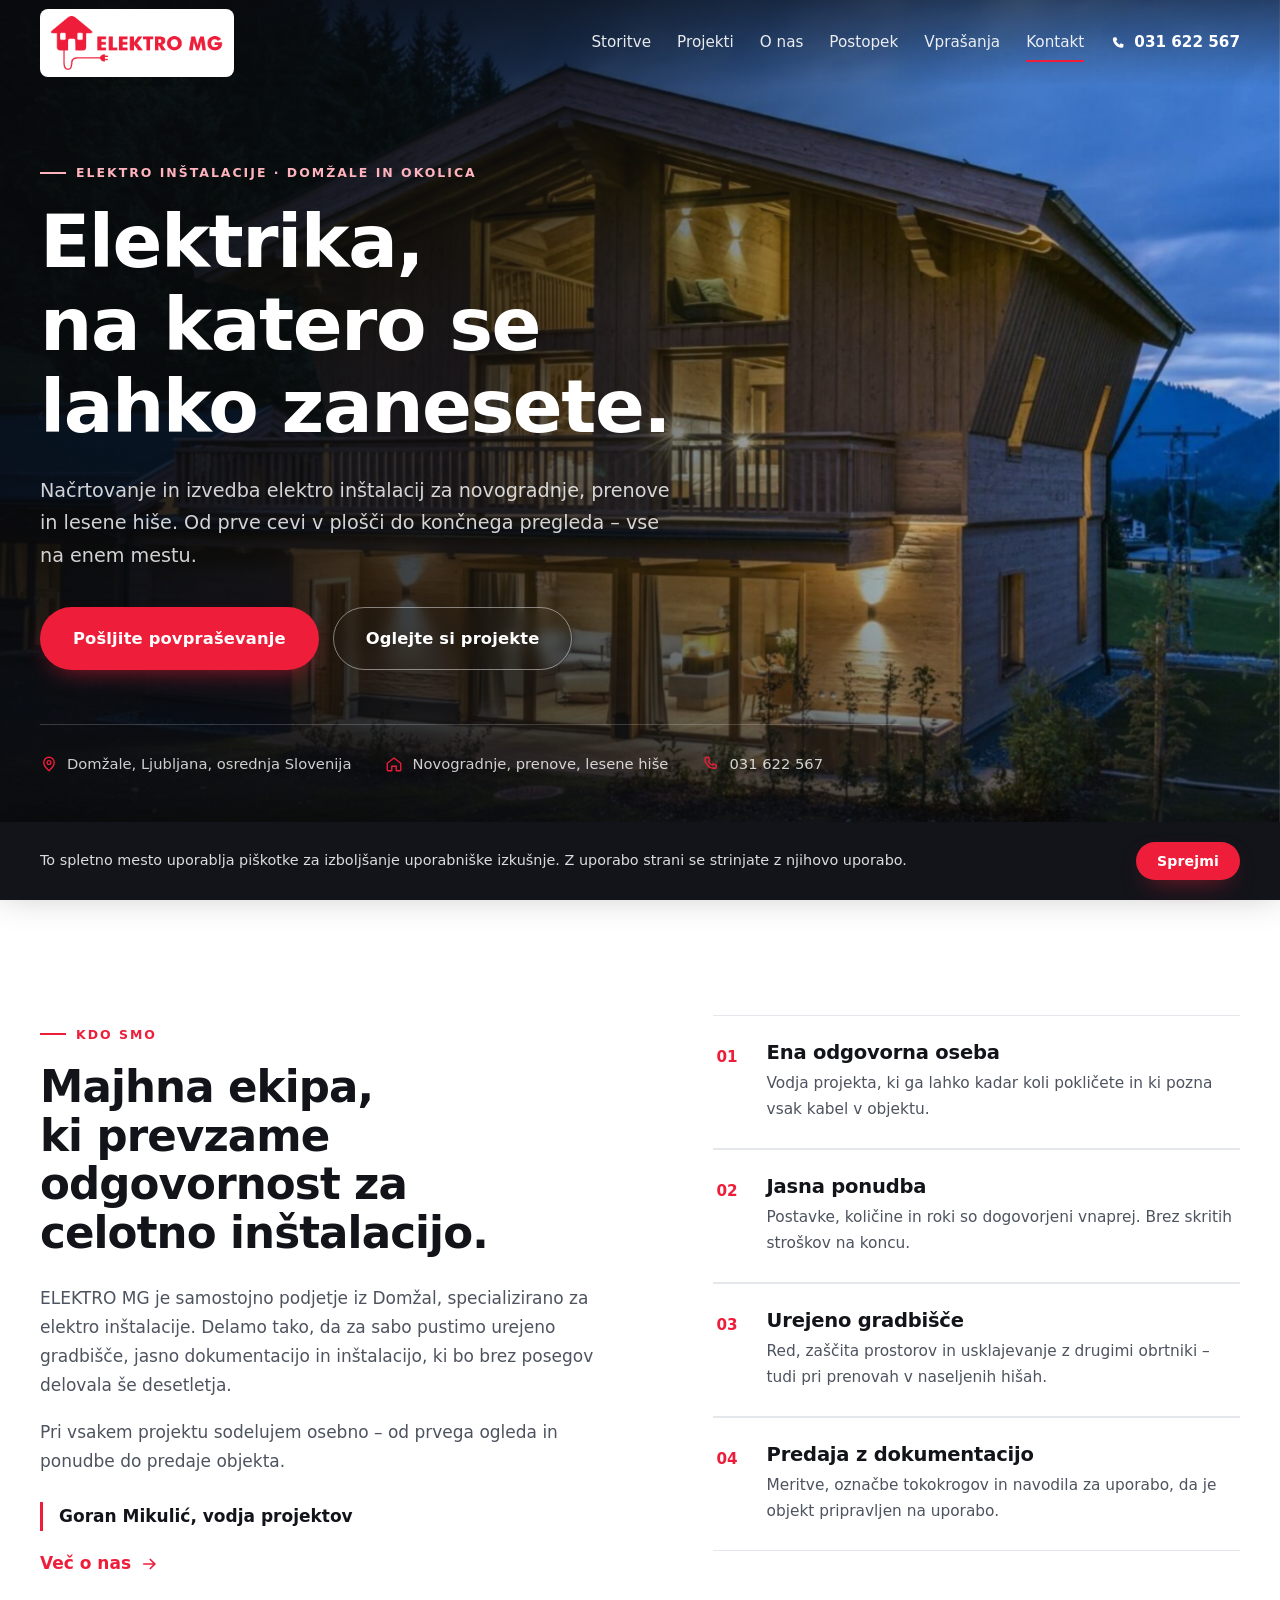
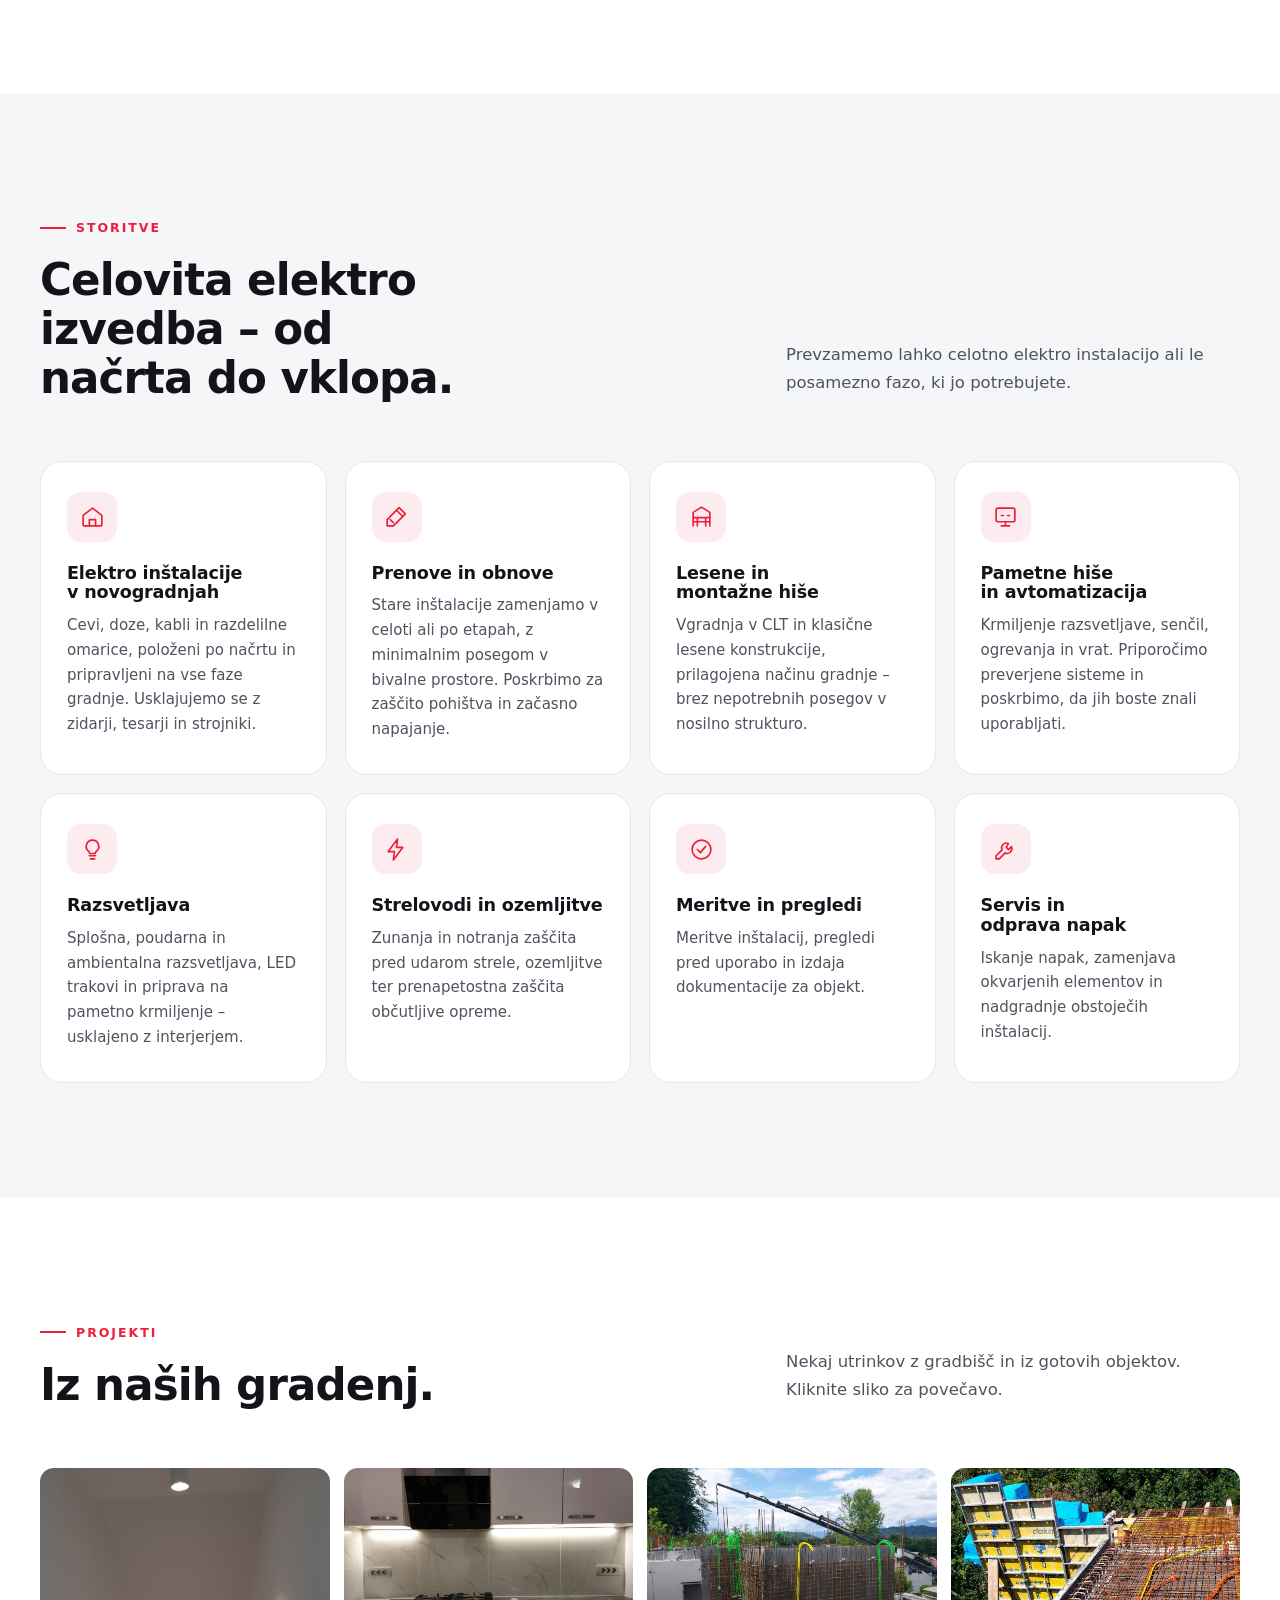
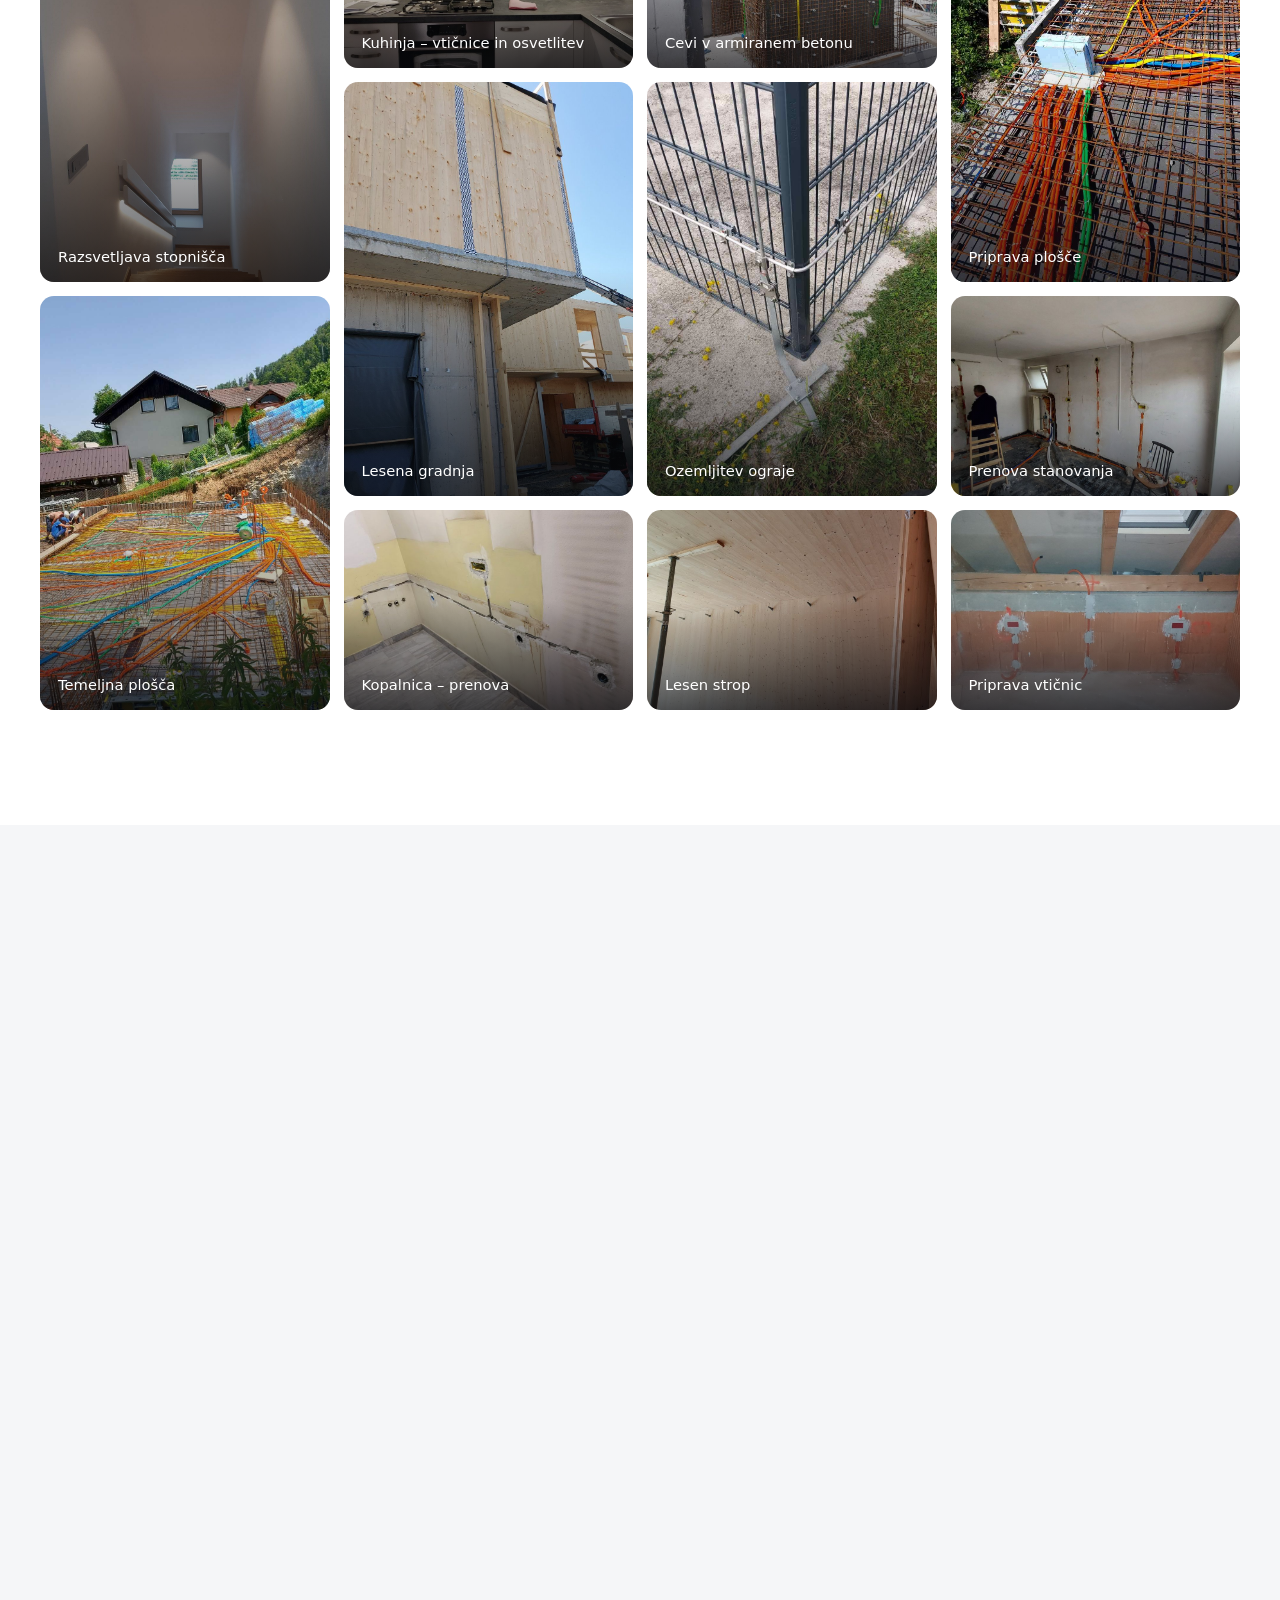
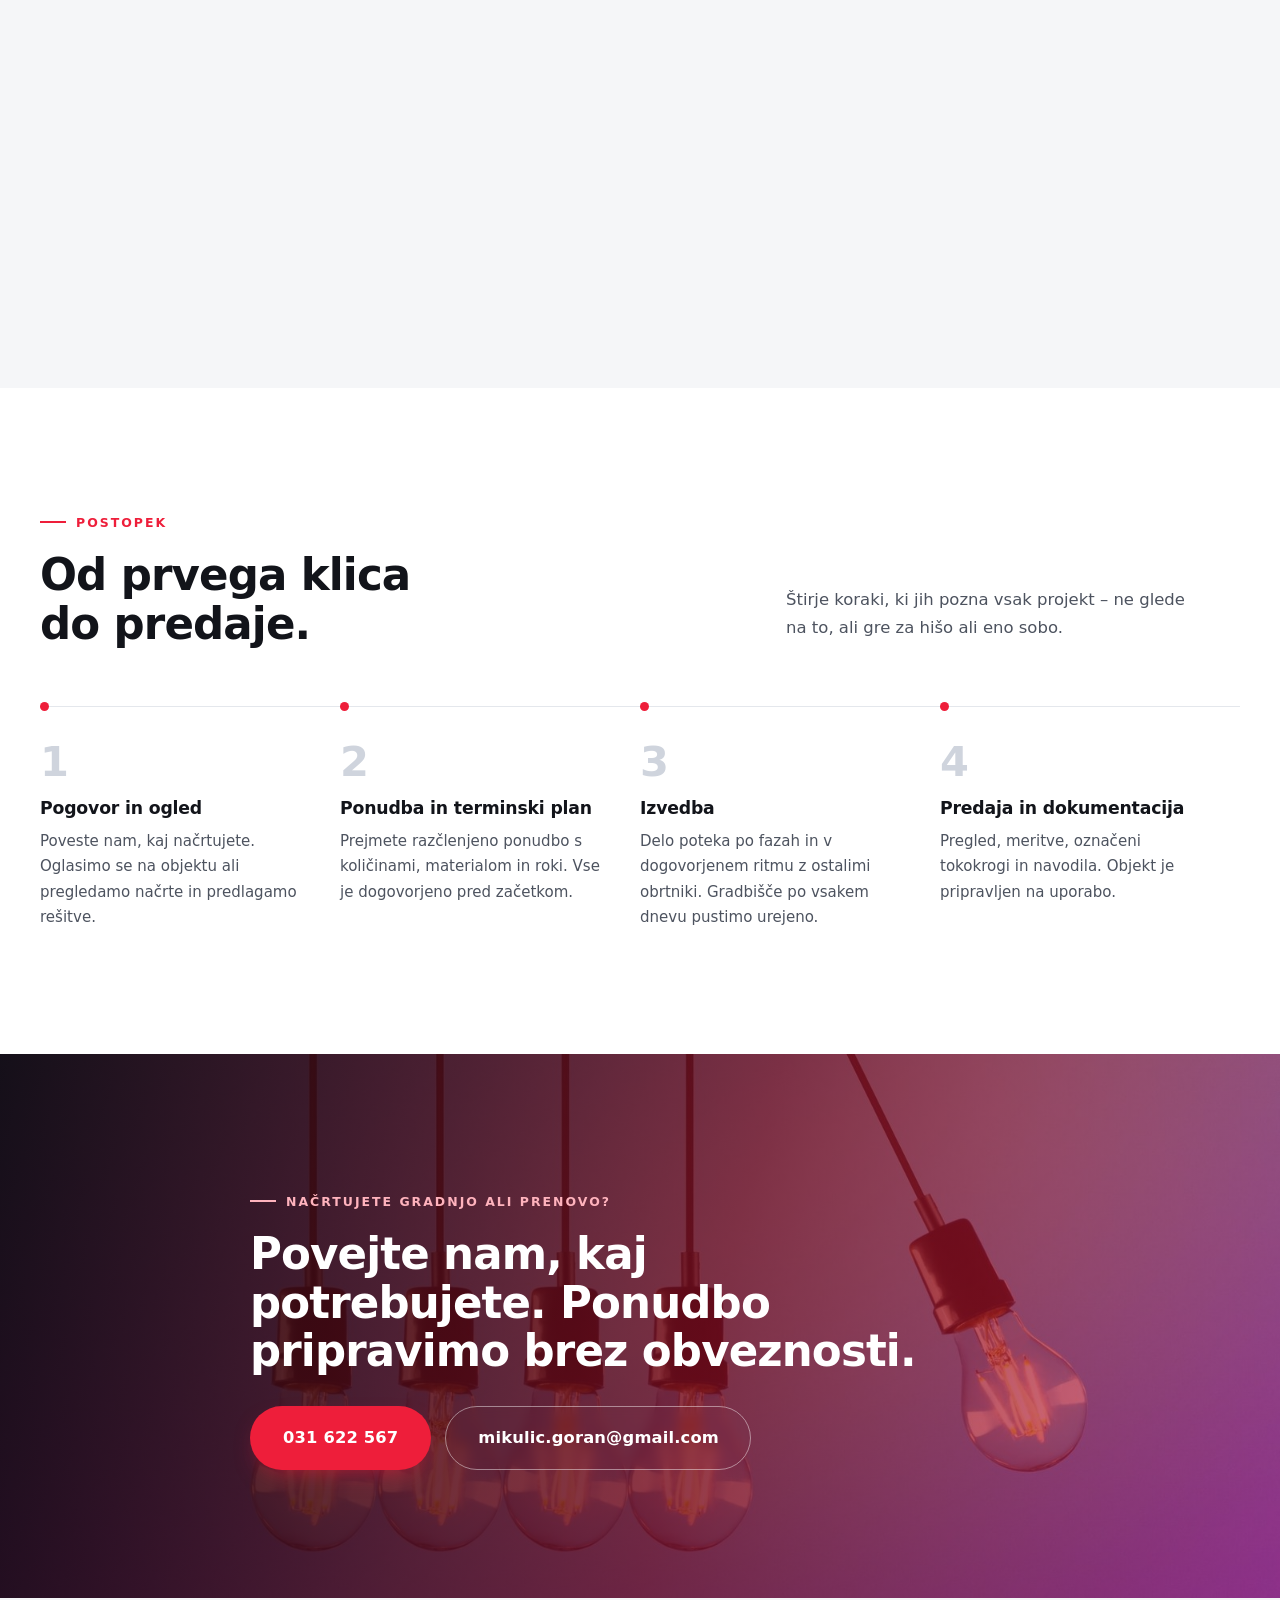
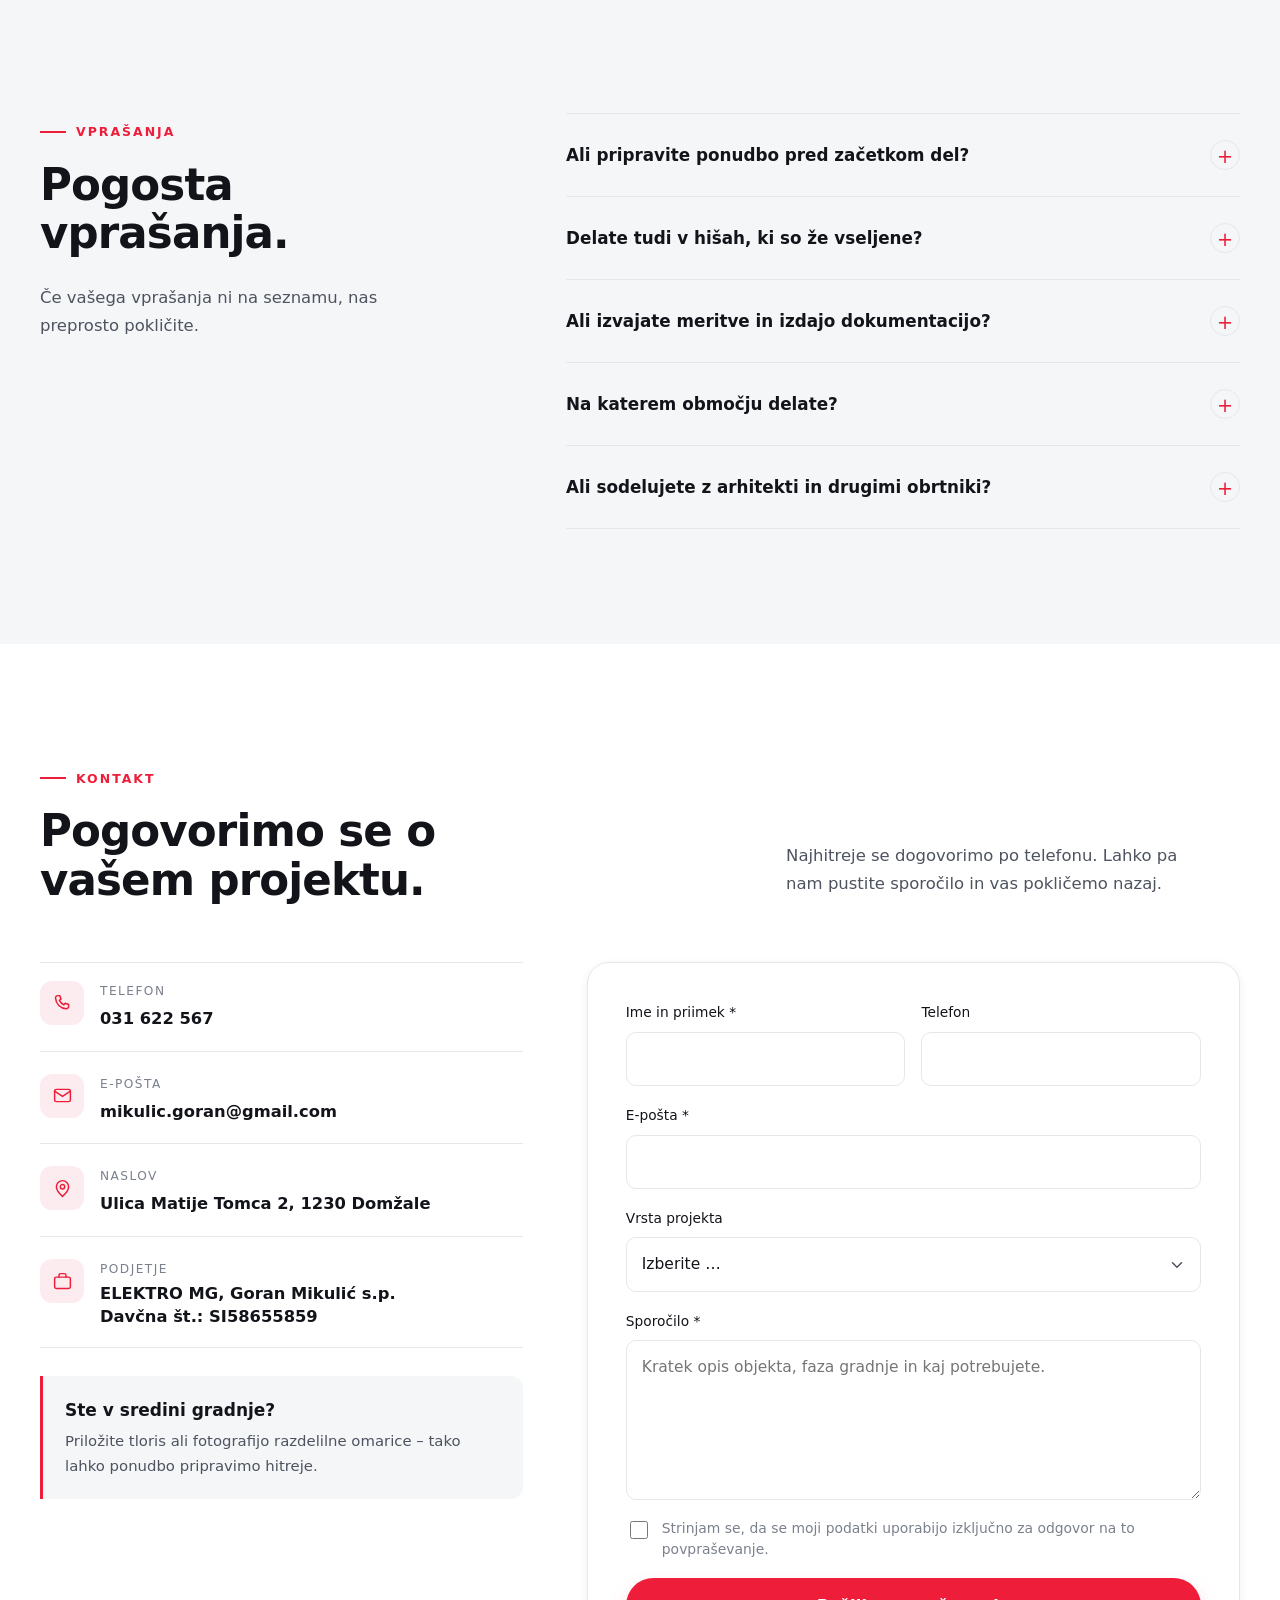
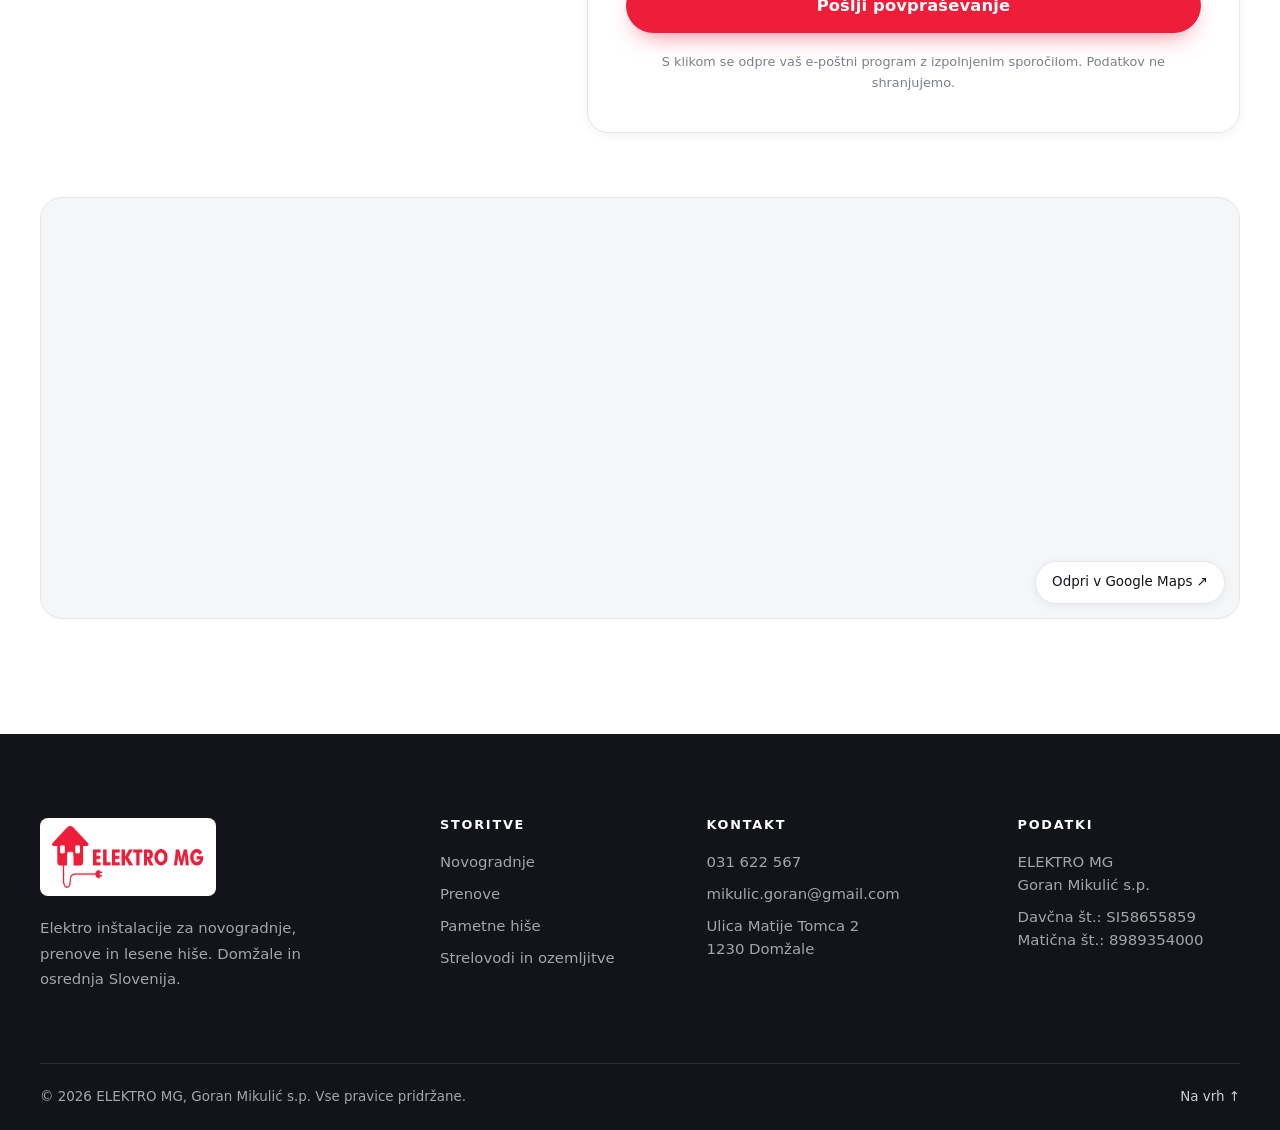
==== commit 844138ec: "Add files via upload" ====
--- a/index.html
+++ b/index.html
@@ -25,7 +25,7 @@
   <meta property="twitter:url" content="https://elektromg.pages.dev/">
   <meta property="twitter:title" content="ELEKTRO MG – Kakovostne elektro inštalacije, Domžale">
   <meta property="twitter:description" content="Izvedba elektro inštalacij za novogradnje, prenove in lesene hiše. Domžale, Ljubljana in okolica.">
-  <meta property="twitter:image" content="https://www.elektro-mg.si/assets/img/hero.jpg">
+  <meta property="twitter:image" content="https://elektromg.pages.dev/assets/img/hero.jpg">
 
   <link rel="preconnect" href="https://fonts.googleapis.com">
   <link rel="preconnect" href="https://fonts.gstatic.com" crossorigin>
